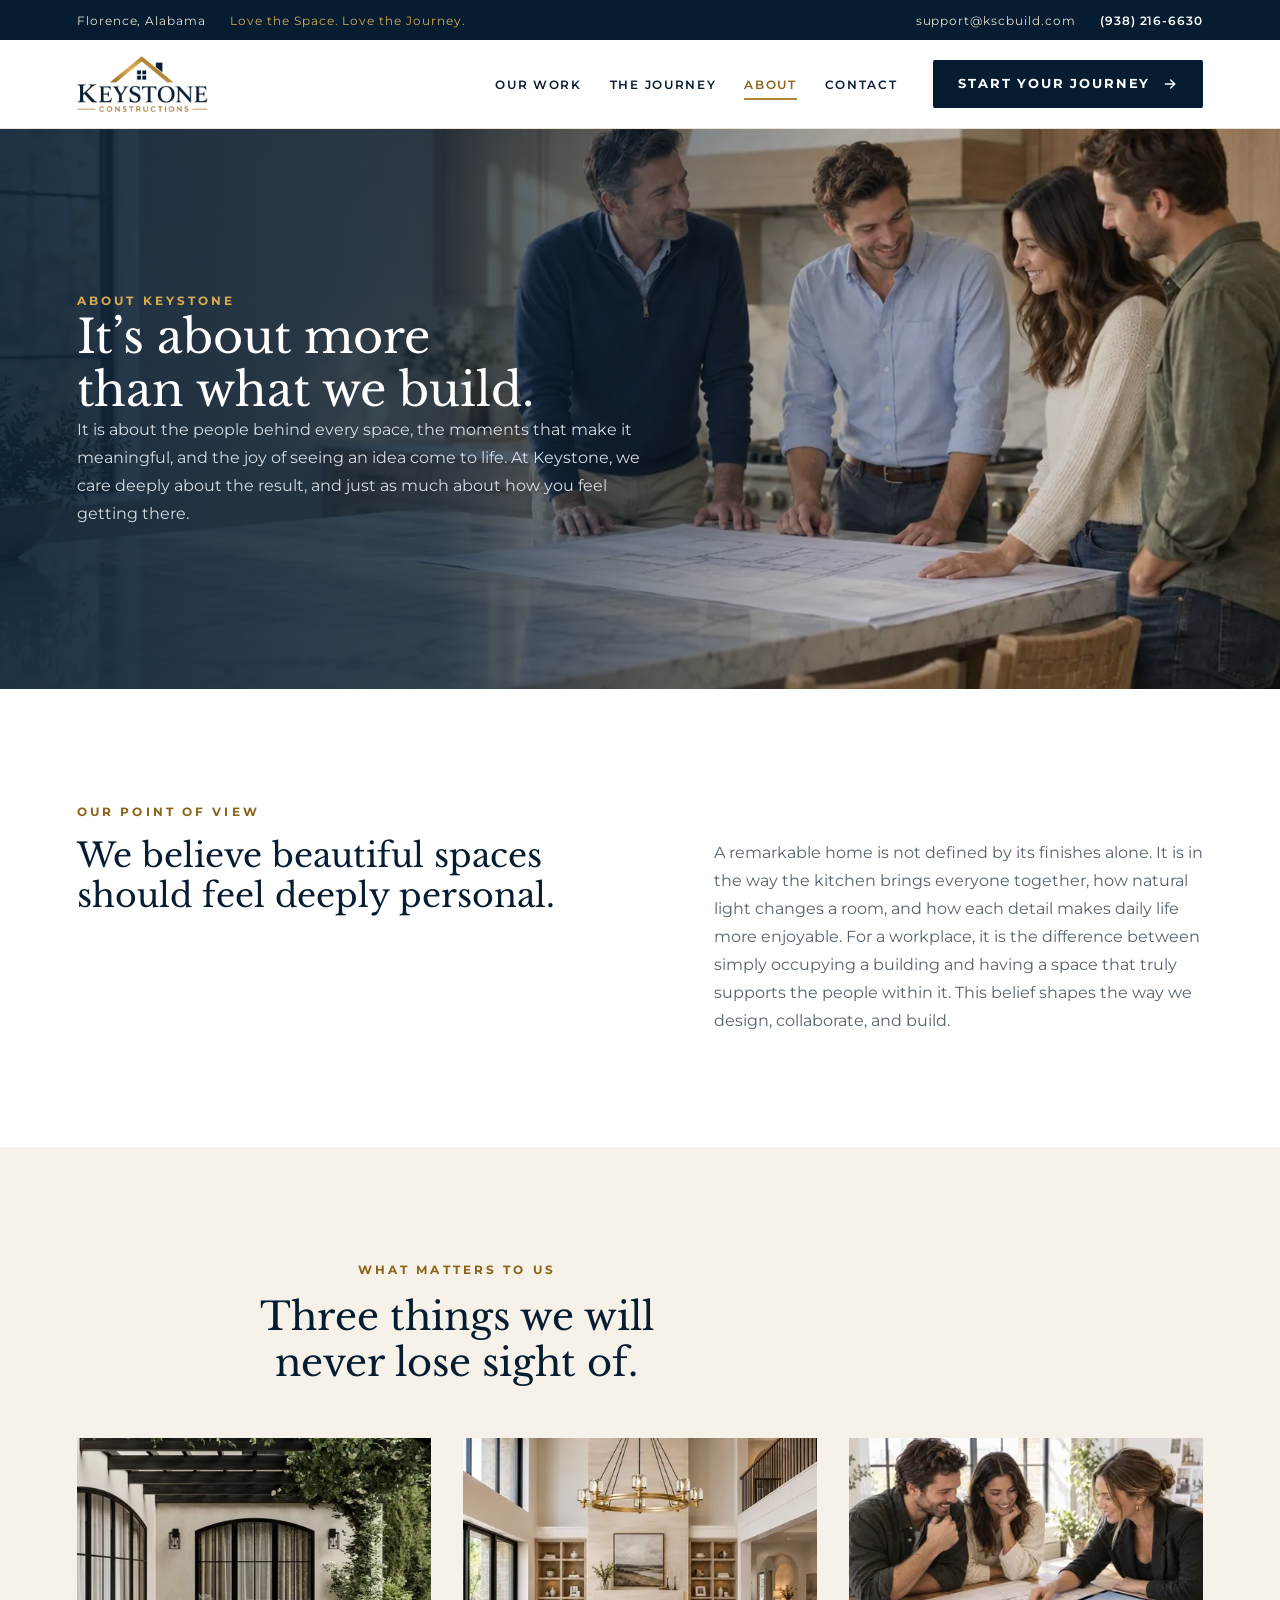
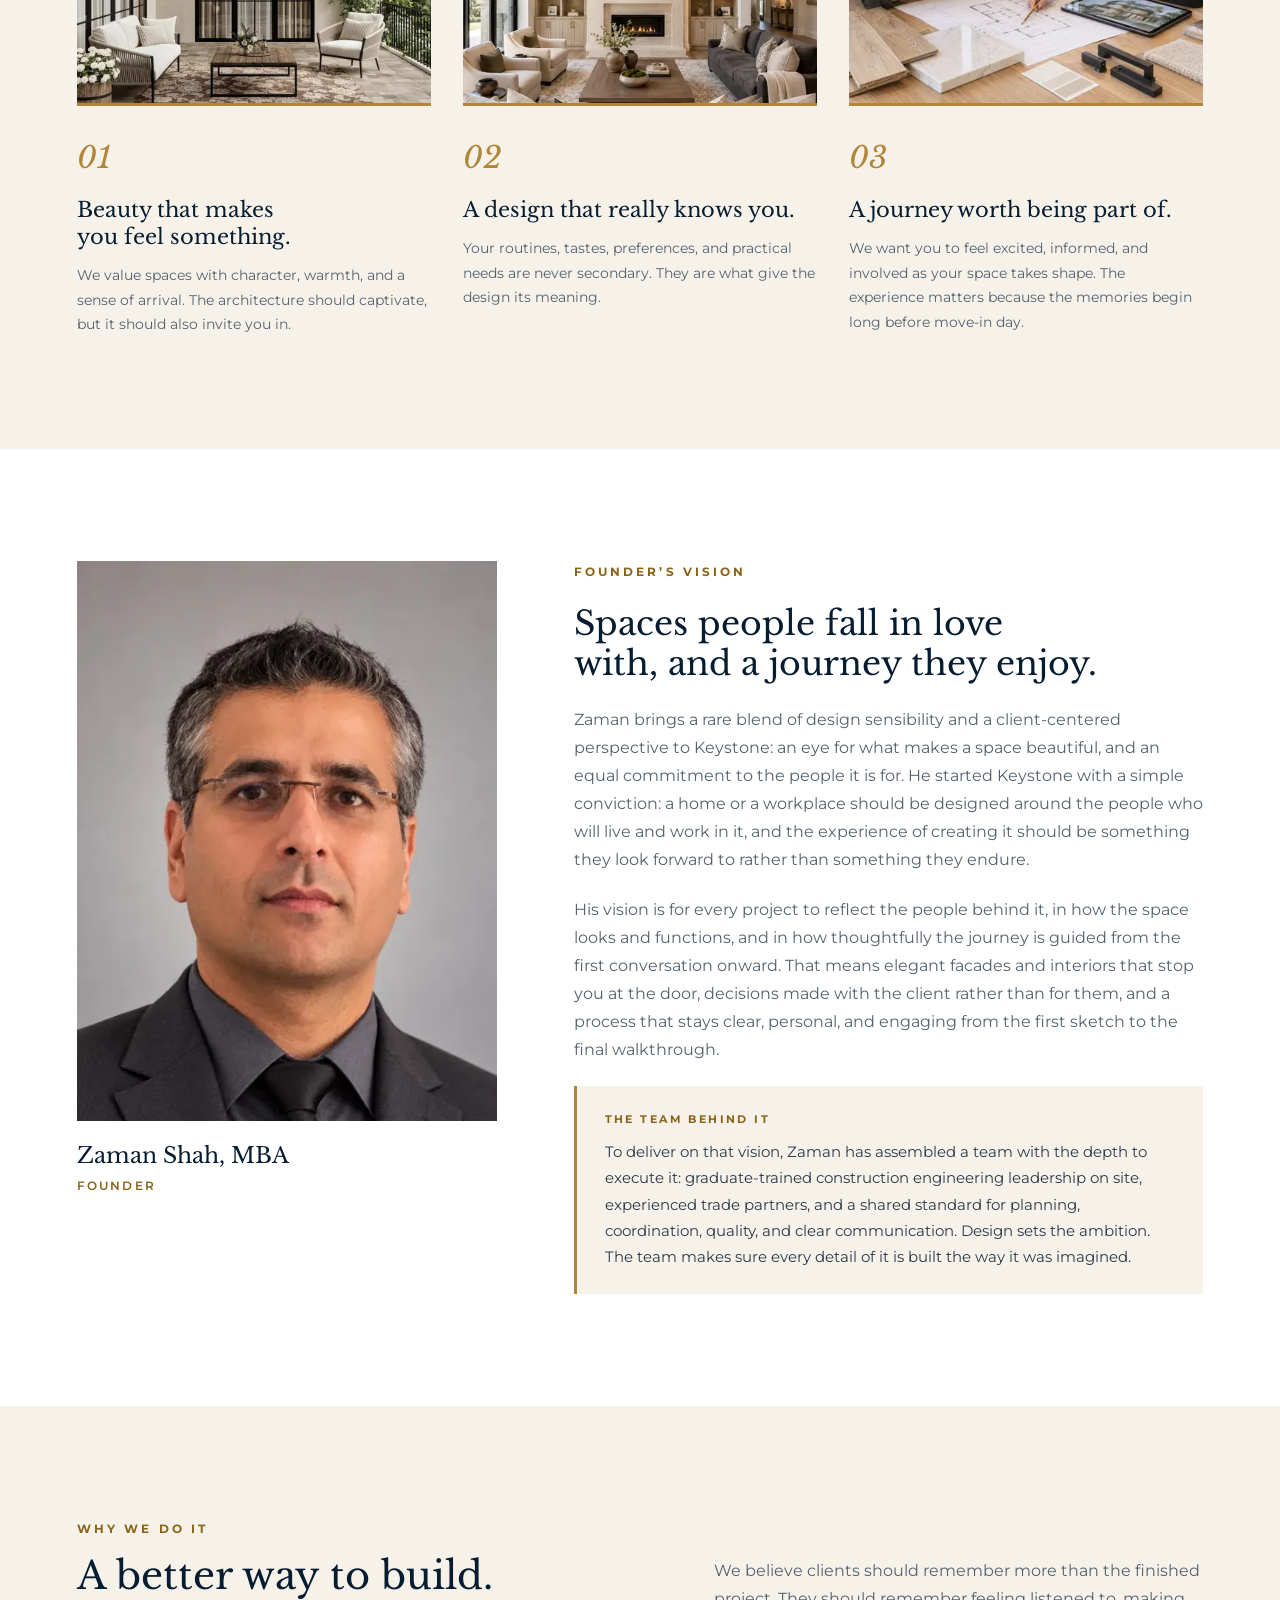
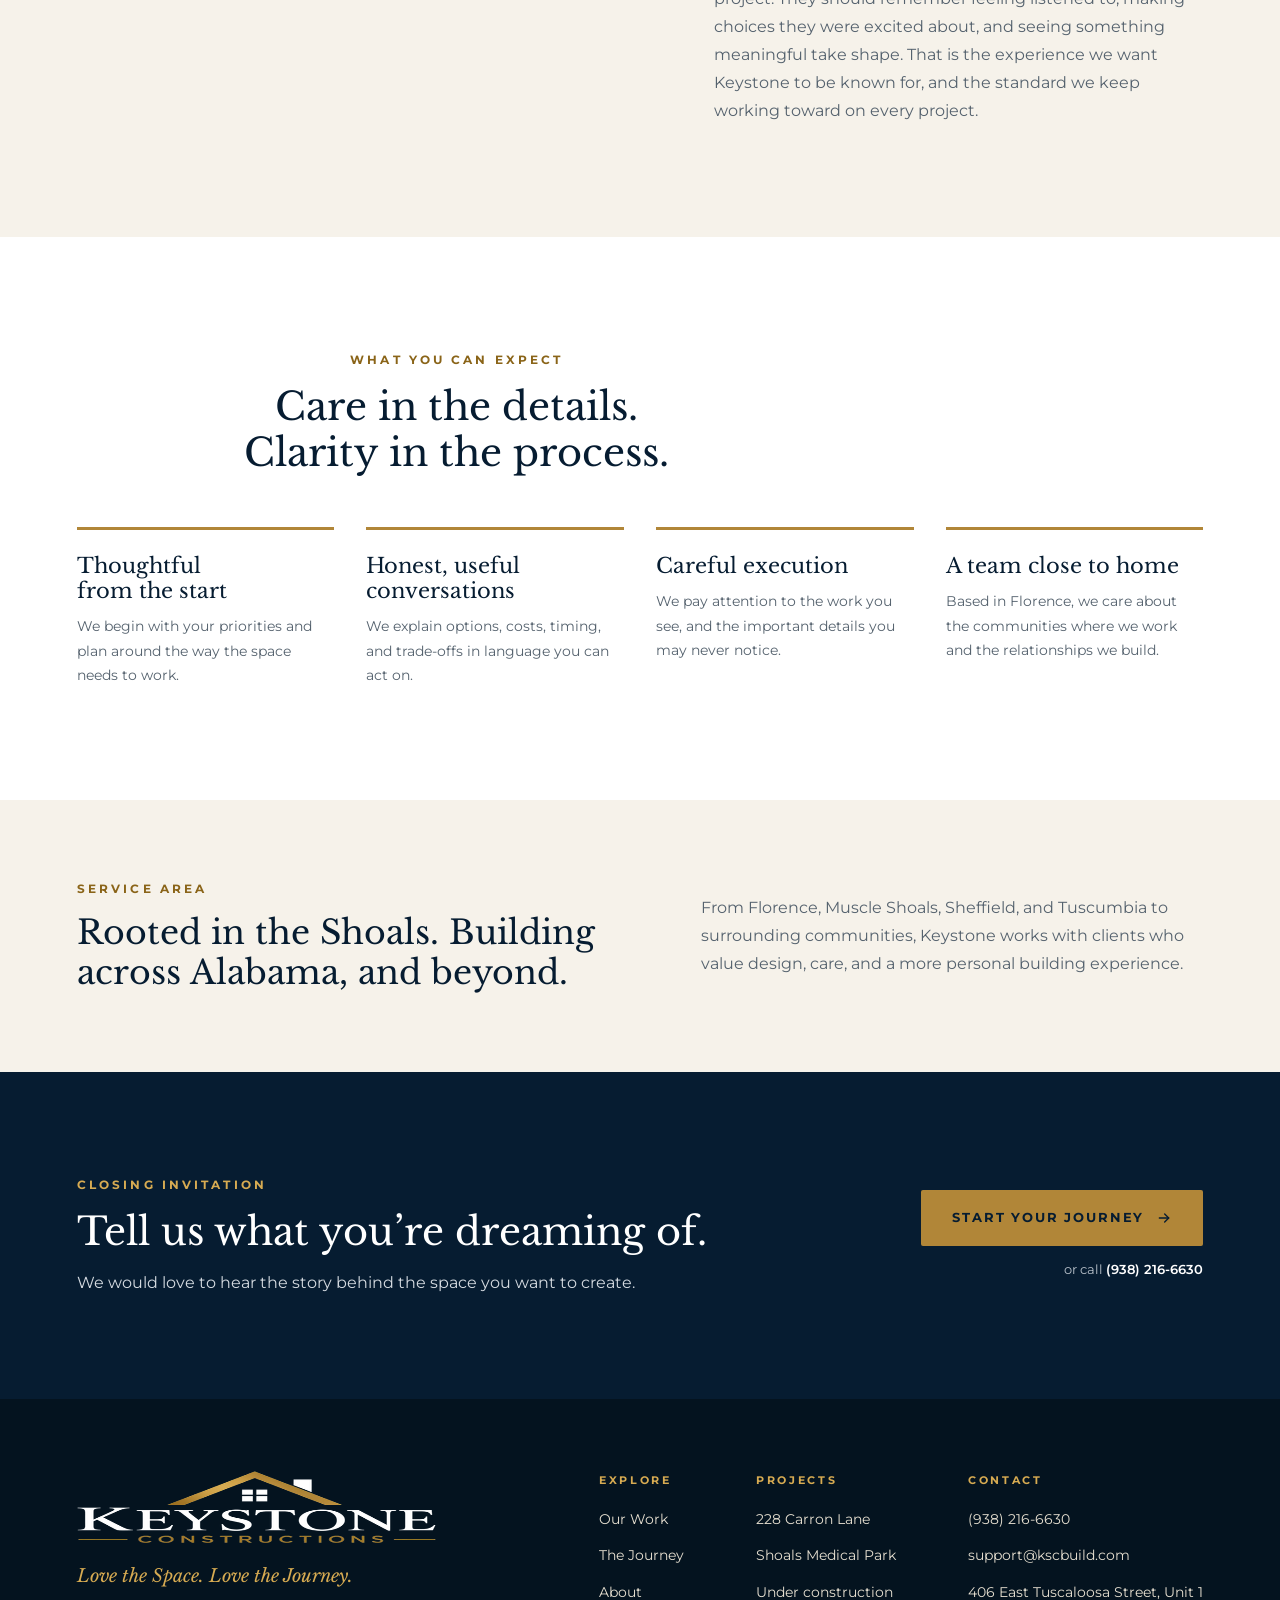
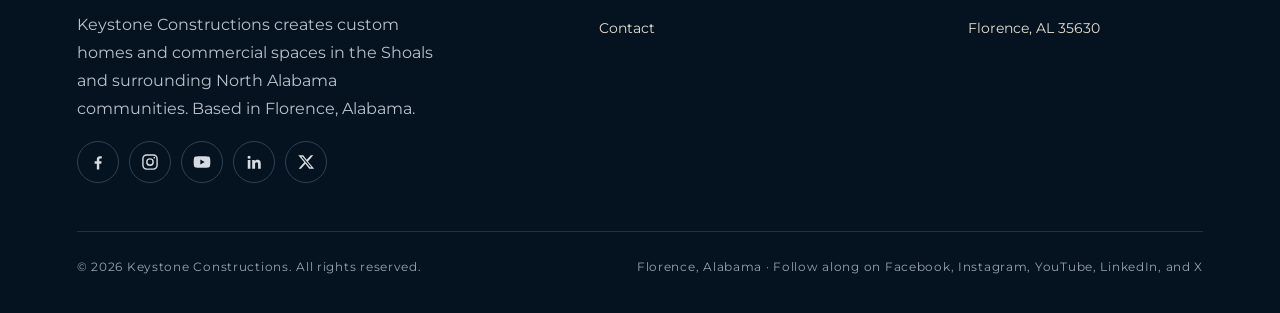
==== about/index.html @ 3cc26b53 "Keystone Constructions website: production build" ====
<!doctype html>
<html lang="en">
<head>
<meta charset="utf-8">
<meta name="viewport" content="width=device-width, initial-scale=1">
<title>About Keystone Constructions | Design-Led Builders in Alabama</title>
<meta name="description" content="Meet the people and philosophy behind Keystone: thoughtful architecture, truly personal design, and a building experience centered around you.">
<meta name="robots" content="index, follow, max-image-preview:large">
<link rel="canonical" href="https://kscbuild.com/about/">
<meta name="theme-color" content="#061C31">
<meta name="author" content="Keystone Constructions">
<meta name="geo.region" content="US-AL"><meta name="geo.placename" content="Florence, Alabama">
<meta property="og:type" content="website"><meta property="og:site_name" content="Keystone Constructions"><meta property="og:locale" content="en_US">
<meta property="og:title" content="About Keystone Constructions | Design-Led Builders in Alabama"><meta property="og:description" content="Meet the people and philosophy behind Keystone: thoughtful architecture, truly personal design, and a building experience centered around you."><meta property="og:url" content="https://kscbuild.com/about/">
<meta property="og:image" content="https://kscbuild.com/assets/img/og-keystone.jpg"><meta property="og:image:width" content="1200"><meta property="og:image:height" content="630"><meta property="og:image:alt" content="Keystone Constructions: Love the Space. Love the Journey.">
<meta name="twitter:card" content="summary_large_image"><meta name="twitter:title" content="About Keystone Constructions | Design-Led Builders in Alabama"><meta name="twitter:description" content="Meet the people and philosophy behind Keystone: thoughtful architecture, truly personal design, and a building experience centered around you."><meta name="twitter:image" content="https://kscbuild.com/assets/img/og-keystone.jpg"><meta name="twitter:site" content="@kscbuild">
<link rel="icon" href="../assets/icons/favicon.ico" sizes="any"><link rel="icon" type="image/png" sizes="32x32" href="../assets/icons/icon-32.png"><link rel="icon" type="image/png" sizes="192x192" href="../assets/icons/icon-192.png"><link rel="apple-touch-icon" href="../assets/icons/icon-180.png">
<link rel="manifest" href="../site.webmanifest">
<link rel="preconnect" href="https://fonts.googleapis.com"><link rel="preconnect" href="https://fonts.gstatic.com" crossorigin>
<link rel="preload" as="image" href="../assets/img/logo-360.png">
<link rel="stylesheet" href="../assets/css/styles.css">
<link rel="stylesheet" href="https://fonts.googleapis.com/css2?family=Libre+Baskerville:ital,wght@0,400;0,700;1,400&family=Montserrat:wght@400;500;600;700&display=swap">
<script type="application/ld+json">[{"@context":"https://schema.org","@type":["HomeAndConstructionBusiness","GeneralContractor"],"@id":"https://kscbuild.com/#business","name":"Keystone Constructions","alternateName":"KSC","url":"https://kscbuild.com/","logo":"https://kscbuild.com/assets/img/logo-720.png","image":"https://kscbuild.com/assets/img/og-keystone.jpg","slogan":"Love the Space. Love the Journey.","description":"Design-led custom homes and commercial spaces in the Shoals and North Alabama. Beautifully designed, uniquely yours, and a joy to create.","telephone":"+19382166630","email":"support@kscbuild.com","address":{"@type":"PostalAddress","streetAddress":"406 East Tuscaloosa Street, Unit 1","addressLocality":"Florence","addressRegion":"AL","postalCode":"35630","addressCountry":"US"},"areaServed":[{"@type":"City","name":"Florence, Alabama"},{"@type":"City","name":"Muscle Shoals, Alabama"},{"@type":"City","name":"Sheffield, Alabama"},{"@type":"City","name":"Tuscumbia, Alabama"},{"@type":"AdministrativeArea","name":"The Shoals, Alabama"},{"@type":"AdministrativeArea","name":"North Alabama"}],"founder":{"@type":"Person","name":"Zaman Shah","jobTitle":"Founder","image":"https://kscbuild.com/assets/img/zaman-shah-780.jpg"},"knowsAbout":["Custom home building","Residential construction","Renovations and additions","Residential development","Commercial construction","Medical office buildings","Design-build"],"makesOffer":[{"@type":"Offer","itemOffered":{"@type":"Service","name":"Custom homes","areaServed":"North Alabama"}},{"@type":"Offer","itemOffered":{"@type":"Service","name":"Renovations & additions","areaServed":"North Alabama"}},{"@type":"Offer","itemOffered":{"@type":"Service","name":"Residential communities","areaServed":"North Alabama"}},{"@type":"Offer","itemOffered":{"@type":"Service","name":"Commercial spaces","areaServed":"North Alabama"}}],"sameAs":["https://www.facebook.com/share/1MYCGWRBaP/?mibextid=wwXIfr","https://www.instagram.com/kscbuild","https://www.youtube.com/@KSCbuild","https://www.linkedin.com/company/keystone-constructions-alabama/","https://x.com/kscbuild"],"priceRange":"$$$"},{"@context":"https://schema.org","@type":"WebSite","@id":"https://kscbuild.com/#website","url":"https://kscbuild.com/","name":"Keystone Constructions","publisher":{"@id":"https://kscbuild.com/#business"},"inLanguage":"en-US"},{"@context":"https://schema.org","@type":"WebPage","@id":"https://kscbuild.com/about/#webpage","url":"https://kscbuild.com/about/","name":"About Keystone Constructions | Design-Led Builders in Alabama","description":"Meet the people and philosophy behind Keystone: thoughtful architecture, truly personal design, and a building experience centered around you.","isPartOf":{"@id":"https://kscbuild.com/#website"},"about":{"@id":"https://kscbuild.com/#business"},"inLanguage":"en-US"},{"@context":"https://schema.org","@type":"BreadcrumbList","itemListElement":[{"@type":"ListItem","position":1,"name":"Home","item":"https://kscbuild.com/"},{"@type":"ListItem","position":2,"name":"About Keystone Constructions","item":"https://kscbuild.com/about/"}]},{"@context":"https://schema.org","@type":"AboutPage","url":"https://kscbuild.com/about/","mainEntity":{"@id":"https://kscbuild.com/#business"}}]</script>
</head>
<body>
<a class="skip" href="#main">Skip to content</a>
<div class="topbar"><div class="wrap"><div class="l"><span>Florence, Alabama</span><span class="tag">Love the Space. Love the Journey.</span></div><div class="r"><a class="mail" href="mailto:support@kscbuild.com">support@kscbuild.com</a><a class="tel" href="tel:+19382166630">(938) 216-6630</a></div></div></div>
<header class="site-header"><div class="wrap">
<a class="brand" href="../" aria-label="Keystone Constructions home"><img src="../assets/img/logo-360.png" srcset="../assets/img/logo-360.png 1x, ../assets/img/logo-720.png 2x" width="1162" height="496" alt="Keystone Constructions"></a>
<button class="menu-btn" type="button" aria-expanded="false" aria-controls="site-nav" aria-label="Open menu"><svg viewBox="0 0 24 24" fill="none" stroke="currentColor" stroke-width="2" stroke-linecap="round" aria-hidden="true"><path d="M4 7h16M4 12h16M4 17h16"/></svg></button>
<nav class="nav" id="site-nav" aria-label="Primary"><ul><li><a class="navlink" href="../our-work/">Our Work</a></li><li><a class="navlink" href="../the-journey/">The Journey</a></li><li><a class="navlink" href="../about/" aria-current=page>About</a></li><li><a class="navlink" href="../contact/">Contact</a></li></ul><a class="btn btn-navy btn-sm" href="../contact/#inquiry">Start your journey<svg viewBox="0 0 24 24" fill="none" stroke="currentColor" stroke-width="2" stroke-linecap="round" stroke-linejoin="round" aria-hidden="true"><path d="M5 12h14"/><path d="M13 6l6 6-6 6"/></svg></a></nav>
</div></header>
<main id="main">
<section class="hero "><div class="media" aria-hidden="true"><picture><source type="image/webp" srcset="../assets/img/team-plan-review-480.webp 480w, ../assets/img/team-plan-review-800.webp 800w, ../assets/img/team-plan-review-1200.webp 1200w, ../assets/img/team-plan-review-1600.webp 1600w" sizes="100vw"><img src="../assets/img/team-plan-review-1600.jpg" srcset="../assets/img/team-plan-review-480.jpg 480w, ../assets/img/team-plan-review-800.jpg 800w, ../assets/img/team-plan-review-1200.jpg 1200w, ../assets/img/team-plan-review-1600.jpg 1600w" sizes="100vw" width="1600" height="895" alt="" fetchpriority="high"></picture></div><div class="wrap"><div class="inner">
<p class="eyebrow on-dark reveal d1">About Keystone</p>
<h1 class="h-l reveal d2">It’s about more than what we build.</h1>
<p class="lede reveal d3">It is about the people behind every space, the moments that make it meaningful, and the joy of seeing an idea come to life. At Keystone, we care deeply about the result, and just as much about how you feel getting there.</p>
</div></div></section>
<section class="section"><div class="wrap stack"><div class="two-col"><div class="head"><p class="eyebrow">Our point of view</p><h2 class="h2 sm">We believe beautiful spaces should feel deeply personal.</h2></div><div class="copy"><p class=body>A remarkable home is not defined by its finishes alone. It is in the way the kitchen brings everyone together, how natural light changes a room, and how each detail makes daily life more enjoyable. For a workplace, it is the difference between simply occupying a building and having a space that truly supports the people within it. This belief shapes the way we design, collaborate, and build.</p></div></div></div></section>
<section class="section linen"><div class="wrap stack"><div class="head center"><p class="eyebrow">What matters to us</p><h2 class="h2">Three things we will never lose sight of.</h2></div><div class="grid grid-3"><article class="pillar"><figure class="tile ratio-4x3 zoom"><picture><source type="image/webp" srcset="../assets/img/covered-patio-480.webp 480w, ../assets/img/covered-patio-800.webp 800w, ../assets/img/covered-patio-1200.webp 1200w" sizes="(max-width: 820px) 100vw, 33vw"><img src="../assets/img/covered-patio-1200.jpg" srcset="../assets/img/covered-patio-480.jpg 480w, ../assets/img/covered-patio-800.jpg 800w, ../assets/img/covered-patio-1200.jpg 1200w" sizes="(max-width: 820px) 100vw, 33vw" width="1200" height="900" alt="Covered patio with arched steel doors, a vine-draped pergola and outdoor seating" loading="lazy" decoding="async"></picture></figure><div class="card"><span class="num">01</span><h3 class="h3">Beauty that makes you feel something.</h3><p class="body sm">We value spaces with character, warmth, and a sense of arrival. The architecture should captivate, but it should also invite you in.</p></div></article><article class="pillar"><figure class="tile ratio-4x3 zoom"><picture><source type="image/webp" srcset="../assets/img/great-room-480.webp 480w, ../assets/img/great-room-800.webp 800w, ../assets/img/great-room-1200.webp 1200w" sizes="(max-width: 820px) 100vw, 33vw"><img src="../assets/img/great-room-1200.jpg" srcset="../assets/img/great-room-480.jpg 480w, ../assets/img/great-room-800.jpg 800w, ../assets/img/great-room-1200.jpg 1200w" sizes="(max-width: 820px) 100vw, 33vw" width="1200" height="900" alt="Two-story great room with a travertine fireplace and brass chandelier" loading="lazy" decoding="async"></picture></figure><div class="card"><span class="num">02</span><h3 class="h3">A design that really knows you.</h3><p class="body sm">Your routines, tastes, preferences, and practical needs are never secondary. They are what give the design its meaning.</p></div></article><article class="pillar"><figure class="tile ratio-4x3 zoom"><picture><source type="image/webp" srcset="../assets/img/journey-2-discover-480.webp 480w, ../assets/img/journey-2-discover-800.webp 800w, ../assets/img/journey-2-discover-1200.webp 1200w, ../assets/img/journey-2-discover-1600.webp 1600w, ../assets/img/journey-2-discover-1800.webp 1800w" sizes="(max-width: 820px) 100vw, 33vw"><img src="../assets/img/journey-2-discover-1800.jpg" srcset="../assets/img/journey-2-discover-480.jpg 480w, ../assets/img/journey-2-discover-800.jpg 800w, ../assets/img/journey-2-discover-1200.jpg 1200w, ../assets/img/journey-2-discover-1600.jpg 1600w, ../assets/img/journey-2-discover-1800.jpg 1800w" sizes="(max-width: 820px) 100vw, 33vw" width="1800" height="1200" alt="Clients reviewing plans with their designer" loading="lazy" decoding="async"></picture></figure><div class="card"><span class="num">03</span><h3 class="h3">A journey worth being part of.</h3><p class="body sm">We want you to feel excited, informed, and involved as your space takes shape. The experience matters because the memories begin long before move-in day.</p></div></article></div></div></section>
<section class="section"><div class="wrap stack"><div class="founder"><div class="who"><figure class="tile ratio-3x4"><picture><source type="image/webp" srcset="../assets/img/zaman-shah-480.webp 480w, ../assets/img/zaman-shah-780.webp 780w" sizes="(max-width: 900px) 100vw, 420px"><img src="../assets/img/zaman-shah-780.jpg" srcset="../assets/img/zaman-shah-480.jpg 480w, ../assets/img/zaman-shah-780.jpg 780w" sizes="(max-width: 900px) 100vw, 420px" width="780" height="1040" alt="Zaman Shah, founder of Keystone Constructions" loading="lazy" decoding="async"></picture></figure><div><p class="name">Zaman Shah, MBA</p><p class="role">Founder</p></div></div>
<div class="vision"><p class="eyebrow">Founder’s vision</p><h2 class="h2 sm">Spaces people fall in love with, and a journey they enjoy.</h2>
<p class="body">Zaman brings a rare blend of design sensibility and a client-centered perspective to Keystone: an eye for what makes a space beautiful, and an equal commitment to the people it is for. He started Keystone with a simple conviction: a home or a workplace should be designed around the people who will live and work in it, and the experience of creating it should be something they look forward to rather than something they endure.</p>
<p class="body">His vision is for every project to reflect the people behind it, in how the space looks and functions, and in how thoughtfully the journey is guided from the first conversation onward. That means elegant facades and interiors that stop you at the door, decisions made with the client rather than for them, and a process that stays clear, personal, and engaging from the first sketch to the final walkthrough.</p>
<div class="callout"><span class="k">The team behind it</span><p class="body sm" style="color:#2B3A48">To deliver on that vision, Zaman has assembled a team with the depth to execute it: graduate-trained construction engineering leadership on site, experienced trade partners, and a shared standard for planning, coordination, quality, and clear communication. Design sets the ambition. The team makes sure every detail of it is built the way it was imagined.</p></div></div></div></div></section>
<section class="section linen"><div class="wrap stack"><div class="two-col"><div class="head"><p class="eyebrow">Why we do it</p><h2 class="h2">A better way to build.</h2></div><div class="copy"><p class=body>We believe clients should remember more than the finished project. They should remember feeling listened to, making choices they were excited about, and seeing something meaningful take shape. That is the experience we want Keystone to be known for, and the standard we keep working toward on every project.</p></div></div></div></section>
<section class="section"><div class="wrap stack"><div class="head center"><p class="eyebrow">What you can expect</p><h2 class="h2">Care in the details. Clarity in the process.</h2></div><div class="grid grid-4"><div class="card"><h3>Thoughtful from the start</h3><p class="body">We begin with your priorities and plan around the way the space needs to work.</p></div><div class="card"><h3>Honest, useful conversations</h3><p class="body">We explain options, costs, timing, and trade-offs in language you can act on.</p></div><div class="card"><h3>Careful execution</h3><p class="body">We pay attention to the work you see, and the important details you may never notice.</p></div><div class="card"><h3>A team close to home</h3><p class="body">Based in Florence, we care about the communities where we work and the relationships we build.</p></div></div></div></section>
<section class="section tight linen"><div class="wrap stack"><div class="service-strip"><div class="head"><p class="eyebrow">Service area</p><h2 class="h2 sm">Rooted in the Shoals. Building across Alabama, and beyond.</h2></div><p class="body">From Florence, Muscle Shoals, Sheffield, and Tuscumbia to surrounding communities, Keystone works with clients who value design, care, and a more personal building experience.</p></div></div></section>
<section class="cta-band"><div class="wrap"><div class="copy"><p class="eyebrow on-dark">Closing invitation</p><h2 class="h2">Tell us what you’re dreaming of.</h2><p class="body on-dark">We would love to hear the story behind the space you want to create.</p></div><div class="act"><a class="btn btn-gold" href="../contact/#inquiry">Start your journey<svg viewBox="0 0 24 24" fill="none" stroke="currentColor" stroke-width="2" stroke-linecap="round" stroke-linejoin="round" aria-hidden="true"><path d="M5 12h14"/><path d="M13 6l6 6-6 6"/></svg></a><span class="or">or call <a href="tel:+19382166630">(938) 216-6630</a></span></div></div></section>
</main>
<footer class="site-footer"><div class="wrap">
<div class="top">
<div class="brandcol"><img src="../assets/img/logo-reversed-360.png" srcset="../assets/img/logo-reversed-360.png 1x, ../assets/img/logo-reversed-720.png 2x" width="1162" height="496" alt="Keystone Constructions" loading="lazy"><p class="tagline">Love the Space. Love the Journey.</p><p>Keystone Constructions creates custom homes and commercial spaces in the Shoals and surrounding North Alabama communities. Based in Florence, Alabama.</p><div class="social"><a href="https://www.facebook.com/share/1MYCGWRBaP/?mibextid=wwXIfr" aria-label="Keystone Constructions on Facebook" rel="noopener" target="_blank"><svg viewBox="0 0 24 24" fill=currentColor aria-hidden="true"><path d="M13.5 21v-7h2.4l.4-3h-2.8V9.2c0-.9.3-1.5 1.5-1.5h1.5V5.1c-.3 0-1.2-.1-2.2-.1-2.2 0-3.7 1.3-3.7 3.8V11H8v3h2.6v7z"/></svg></a><a href="https://www.instagram.com/kscbuild" aria-label="Keystone Constructions on Instagram" rel="noopener" target="_blank"><svg viewBox="0 0 24 24" fill=none stroke=currentColor stroke-width=1.7 stroke-linecap=round stroke-linejoin=round aria-hidden="true"><rect x="3.5" y="3.5" width="17" height="17" rx="4.5"/><circle cx="12" cy="12" r="3.8"/><circle cx="17.2" cy="6.8" r="1" fill="currentColor" stroke="none"/></svg></a><a href="https://www.youtube.com/@KSCbuild" aria-label="Keystone Constructions on YouTube" rel="noopener" target="_blank"><svg viewBox="0 0 24 24" fill=currentColor aria-hidden="true"><path d="M21.6 7.2a2.5 2.5 0 0 0-1.8-1.8C18.2 5 12 5 12 5s-6.2 0-7.8.4A2.5 2.5 0 0 0 2.4 7.2 26 26 0 0 0 2 12a26 26 0 0 0 .4 4.8 2.5 2.5 0 0 0 1.8 1.8C5.8 19 12 19 12 19s6.2 0 7.8-.4a2.5 2.5 0 0 0 1.8-1.8A26 26 0 0 0 22 12a26 26 0 0 0-.4-4.8zM10 15V9l5.2 3z"/></svg></a><a href="https://www.linkedin.com/company/keystone-constructions-alabama/" aria-label="Keystone Constructions on LinkedIn" rel="noopener" target="_blank"><svg viewBox="0 0 24 24" fill=currentColor aria-hidden="true"><path d="M4.5 9.5h3.2V20H4.5zM6.1 4.5a1.85 1.85 0 1 1 0 3.7 1.85 1.85 0 0 1 0-3.7zM9.8 9.5h3v1.4c.5-.9 1.6-1.7 3.3-1.7 3.4 0 4 2.2 4 5.1V20h-3.2v-5c0-1.2 0-2.7-1.7-2.7s-1.9 1.3-1.9 2.6V20H9.8z"/></svg></a><a href="https://x.com/kscbuild" aria-label="Keystone Constructions on X" rel="noopener" target="_blank"><svg viewBox="0 0 24 24" fill=currentColor aria-hidden="true"><path d="M17.8 4h2.9l-6.4 7.3L21.8 20h-5.9l-4.6-5.9L6 20H3.1l6.8-7.8L2.7 4h6l4.1 5.4zm-1 14.3h1.6L8 5.6H6.3z"/></svg></a></div></div>
<div class="cols">
<div class="col"><span class="k">Explore</span><ul><li><a href="../our-work/">Our Work</a></li><li><a href="../the-journey/">The Journey</a></li><li><a href="../about/">About</a></li><li><a href="../contact/">Contact</a></li></ul></div>
<div class="col"><span class="k">Projects</span><ul><li><a href="../our-work/#carron-lane">228 Carron Lane</a></li><li><a href="../our-work/#shoals-medical-park">Shoals Medical Park</a></li><li><a href="../our-work/#under-construction">Under construction</a></li></ul></div>
<div class="col"><span class="k">Contact</span><ul><li><a href="tel:+19382166630">(938) 216-6630</a></li><li><a href="mailto:support@kscbuild.com">support@kscbuild.com</a></li><li><span>406 East Tuscaloosa Street, Unit 1</span></li><li><span>Florence, AL 35630</span></li></ul></div>
</div></div>
<div class="bottom"><span>© <span data-year>2026</span> Keystone Constructions. All rights reserved.</span><span>Florence, Alabama · Follow along on Facebook, Instagram, YouTube, LinkedIn, and X</span></div>
</div></footer>
<script src="../assets/js/main.js" defer></script>
</body>
</html>
---- assets/css/styles.css ----
/* Keystone Constructions — site styles
   Palette: navy #061C31, gold #B18638 / #D7AB52 / #8A6418, linen #F6F2EA, stone #E4DDD0 */
:root{
  --navy:#061C31;--navy-2:#04131F;--gold:#B18638;--gold-l:#D7AB52;--gold-t:#8A6418;
  --linen:#F6F2EA;--stone:#E4DDD0;--line:#2C4257;--rule:#E9E3D8;--rule-2:#D9CFBB;
  --ink:#2B3A48;--muted:#55626E;--muted-l:#B9C2CB;--paper:#fff;
  --serif:'Libre Baskerville',Georgia,'Times New Roman',serif;
  --sans:'Montserrat',system-ui,-apple-system,'Segoe UI',Roboto,sans-serif;
  --gutter:clamp(20px,6vw,120px);--section:clamp(64px,9vw,112px);
  --maxw:1440px;
}
*,*::before,*::after{box-sizing:border-box}
html{-webkit-text-size-adjust:100%;scroll-behavior:smooth}
@media (prefers-reduced-motion:reduce){html{scroll-behavior:auto}}
body{margin:0;font-family:var(--sans);font-size:16px;line-height:1.75;color:var(--ink);background:var(--paper);-webkit-font-smoothing:antialiased}
img,video,svg{display:block;max-width:100%}
img{height:auto}
a{color:var(--navy);text-decoration:none}
a:hover{color:var(--gold-t)}
:focus-visible{outline:3px solid var(--gold);outline-offset:3px}
h1,h2,h3,h4{font-family:var(--serif);font-weight:400;color:var(--navy);margin:0;line-height:1.2;text-wrap:balance}
p{margin:0}
.skip{position:absolute;left:-999px;top:8px;background:var(--gold);color:var(--navy);padding:10px 16px;z-index:1000;font-weight:700}
.skip:focus{left:8px}
.visually-hidden{position:absolute!important;width:1px;height:1px;overflow:hidden;clip:rect(0 0 0 0);white-space:nowrap}
.wrap{width:100%;max-width:var(--maxw);margin:0 auto;padding-left:var(--gutter);padding-right:var(--gutter)}

/* Type */
.eyebrow{font-size:12px;font-weight:700;letter-spacing:.26em;text-transform:uppercase;color:var(--gold-t)}
.eyebrow.on-dark{color:var(--gold-l)}
.h-xl{font-size:clamp(38px,5.2vw,62px);line-height:1.1;color:#fff}
.h-l{font-size:clamp(32px,3.6vw,50px);line-height:1.14;color:#fff}
.h2{font-size:clamp(28px,3vw,40px)}
.h2.sm{font-size:clamp(26px,2.6vw,36px)}
.h3{font-size:clamp(21px,1.8vw,25px);line-height:1.3}
.lede{font-size:clamp(16px,1.2vw,18px);color:#D5DBE1;max-width:36em}
.body{color:var(--muted)}
.body.sm{font-size:15px}
.on-dark .body,.body.on-dark{color:#D5DBE1}
.num{font-family:var(--serif);font-style:italic;font-size:30px;color:var(--gold)}
.feel{font-family:var(--serif);font-style:italic;color:var(--gold-t);line-height:1.5}

/* Buttons & links */
.btn{display:inline-flex;align-items:center;justify-content:center;gap:12px;min-height:56px;padding:0 30px;font-size:13px;font-weight:700;letter-spacing:.14em;text-transform:uppercase;border-radius:2px;border:1px solid transparent;cursor:pointer;font-family:var(--sans);line-height:1.2;text-align:center;transition:background .2s,color .2s,border-color .2s}
.btn svg{width:16px;height:16px;flex:none}
.btn-gold{background:var(--gold);color:var(--navy)}
.btn-gold:hover{background:var(--gold-l);color:var(--navy)}
.btn-navy{background:var(--navy);color:#fff}
.btn-navy:hover{background:#0d2a45;color:#fff}
.btn-outline{border-color:var(--navy);color:var(--navy);background:transparent}
.btn-outline:hover{background:var(--navy);color:#fff}
.btn-ghost{border-color:#8C99A6;color:#fff;background:transparent}
.btn-ghost:hover{border-color:#fff;color:#fff}
.btn-sm{min-height:48px;padding:0 24px}
.link{display:inline-flex;align-items:center;gap:10px;min-height:44px;font-size:12px;font-weight:700;letter-spacing:.16em;text-transform:uppercase;color:var(--navy)}
.link.on-dark{color:var(--gold-l)}
.link svg{width:14px;height:14px}
.link:hover{color:var(--gold-t)}

/* Header */
.topbar{background:var(--navy);color:#E6DFD0;font-size:12px;letter-spacing:.08em}
.topbar .wrap{display:flex;justify-content:space-between;align-items:center;min-height:40px;gap:16px}
.topbar a{color:#E6DFD0}
.topbar .tag{color:var(--gold-l)}
.topbar .tel{color:#fff;font-weight:600}
.topbar .l,.topbar .r{display:flex;gap:24px;align-items:center}
.site-header{background:#fff;border-bottom:1px solid var(--rule);position:sticky;top:0;z-index:50}
.site-header .wrap{display:flex;align-items:center;justify-content:space-between;min-height:88px;gap:24px}
.brand img{height:56px;width:auto}
.nav{display:flex;align-items:center;gap:36px}
.nav ul{list-style:none;margin:0;padding:0;display:flex;gap:28px}
.nav a.navlink{font-size:12px;font-weight:600;letter-spacing:.14em;text-transform:uppercase;padding:6px 0;border-bottom:2px solid transparent}
.nav a.navlink[aria-current=page]{color:var(--gold-t);border-color:var(--gold)}
.menu-btn{display:none;background:none;border:1px solid var(--rule);border-radius:2px;width:48px;height:48px;align-items:center;justify-content:center;cursor:pointer;color:var(--navy)}
.menu-btn svg{width:24px;height:24px}
@media (max-width:900px){
  .topbar .l .tag,.topbar .r .mail{display:none}
  .site-header .wrap{min-height:72px}
  .brand img{height:46px}
  .menu-btn{display:inline-flex}
  .nav{position:absolute;left:0;right:0;top:100%;background:#fff;border-bottom:1px solid var(--rule);flex-direction:column;align-items:stretch;gap:0;padding:8px var(--gutter) 24px;display:none;box-shadow:0 20px 40px rgba(6,28,49,.12)}
  .nav.open{display:flex}
  .nav ul{flex-direction:column;gap:0}
  .nav a.navlink{display:block;padding:14px 0;border-bottom:1px solid var(--rule);font-size:13px}
  .nav .btn{margin-top:16px;width:100%}
}

/* Hero */
.hero{position:relative;background:var(--navy);color:#fff;overflow:hidden;isolation:isolate}
.hero .media,.hero .media img,.hero .media video{position:absolute;inset:0;width:100%;height:100%;object-fit:cover}
.hero .media::after{content:"";position:absolute;inset:0;background:linear-gradient(90deg,rgba(6,28,49,.9) 0%,rgba(6,28,49,.78) 34%,rgba(6,28,49,.18) 68%,rgba(6,28,49,.05) 100%)}
.hero .wrap{position:relative;z-index:1;display:flex;flex-direction:column;justify-content:center;gap:22px;min-height:var(--hero-h,560px);padding-top:56px;padding-bottom:56px;max-width:var(--maxw)}
.hero.home .wrap{--hero-h:min(800px,88vh);gap:24px}
.hero .inner{max-width:680px}
.hero .ctas{display:flex;flex-wrap:wrap;gap:14px;margin-top:8px}
.hero .badge{position:absolute;right:var(--gutter);bottom:40px;z-index:1;background:rgba(6,28,49,.82);padding:14px 20px;display:flex;flex-direction:column;gap:3px;backdrop-filter:blur(4px)}
.hero .badge .k{font-size:11px;font-weight:700;letter-spacing:.22em;text-transform:uppercase;color:var(--gold-l)}
.hero .badge .v{font-family:var(--serif);font-size:16px;color:#fff}
@media (max-width:700px){
  .hero h1 br{display:none}
  .hero .media::after{background:linear-gradient(180deg,rgba(6,28,49,.55) 0%,rgba(6,28,49,.82) 60%,rgba(6,28,49,.92) 100%)}
  .hero .wrap{justify-content:flex-end;padding-bottom:110px}
  .hero.home .wrap{--hero-h:min(720px,92vh)}
  .hero .badge{left:var(--gutter);right:var(--gutter);bottom:24px;padding:12px 16px}
  .hero .ctas .btn{flex:1 1 100%}
}
.reveal{opacity:0;transform:translateY(16px);animation:rise .9s cubic-bezier(.2,.7,.2,1) forwards}
.reveal.d1{animation-delay:.1s}.reveal.d2{animation-delay:.25s}.reveal.d3{animation-delay:.4s}.reveal.d4{animation-delay:.55s}
@keyframes rise{to{opacity:1;transform:none}}
@media (prefers-reduced-motion:reduce){.reveal{animation:none;opacity:1;transform:none}}

/* Sections */
.section{padding-top:var(--section);padding-bottom:var(--section)}
.section.tight{padding-top:calc(var(--section)*.7);padding-bottom:calc(var(--section)*.7)}
.linen{background:var(--linen)}
.navy{background:var(--navy);color:#fff}
.navy h2,.navy h3,.split h2,.split h3,.cta-band h2,.contact .side h2{color:#fff}
.stack{display:flex;flex-direction:column;gap:clamp(32px,4vw,56px)}
.center{text-align:center;align-items:center}
.center .h2{max-width:22em;margin:0 auto}
.head{display:flex;flex-direction:column;gap:14px;max-width:760px}
.head-row{display:flex;justify-content:space-between;align-items:flex-end;gap:40px;flex-wrap:wrap}
.two-col{display:grid;grid-template-columns:minmax(0,560px) minmax(0,1fr);gap:clamp(32px,6vw,96px);align-items:start}
.two-col .copy{display:flex;flex-direction:column;gap:18px;padding-top:clamp(0px,3vw,44px)}
@media (max-width:900px){.two-col{grid-template-columns:1fr}.two-col .copy{padding-top:0}}
.grid{display:grid;gap:32px}
.grid-2{grid-template-columns:repeat(2,minmax(0,1fr))}
.grid-3{grid-template-columns:repeat(3,minmax(0,1fr))}
.grid-4{grid-template-columns:repeat(4,minmax(0,1fr))}
.grid-5{grid-template-columns:repeat(5,minmax(0,1fr));gap:28px}
@media (max-width:1100px){.grid-4,.grid-5{grid-template-columns:repeat(2,minmax(0,1fr))}}
@media (max-width:820px){.grid-3{grid-template-columns:1fr}}
@media (max-width:640px){.grid-2,.grid-4,.grid-5{grid-template-columns:1fr}}
.card{padding-top:24px;border-top:3px solid var(--gold);display:flex;flex-direction:column;gap:10px}
.card h3{font-size:21px}
.card .body{font-size:14px}
.pillar{display:flex;flex-direction:column}
.pillar .card{padding-top:26px;gap:12px}

/* Figures / tiles */
.tile{position:relative;overflow:hidden;background:var(--stone);margin:0}
.tile img,.tile video{width:100%;height:100%;object-fit:cover}
.tile.ratio-16x9{aspect-ratio:16/9}.tile.ratio-3x2{aspect-ratio:3/2}.tile.ratio-4x3{aspect-ratio:4/3}.tile.ratio-1x1{aspect-ratio:1/1}.tile.ratio-3x4{aspect-ratio:3/4}
.tile img{transition:transform 1.1s cubic-bezier(.2,.7,.2,1)}
.tile.zoom:hover img{transform:scale(1.045)}
@media (prefers-reduced-motion:reduce){.tile img{transition:none}}
.tile figcaption{position:absolute;left:0;bottom:0;background:var(--navy);color:#fff;padding:14px 20px;display:flex;flex-direction:column;gap:2px;max-width:calc(100% - 24px)}
.tile figcaption .t{font-family:var(--serif);font-size:16px}
.tile figcaption .s{font-size:12px;letter-spacing:.06em;color:var(--gold-l)}
.tile.has-controls figcaption{bottom:auto;top:0}
.tile video.timelapse{background:#000}

/* Split (navy) */
.split{display:grid;grid-template-columns:1fr 1fr;background:var(--navy);color:#fff}
.split .text{padding:clamp(56px,7vw,120px) var(--gutter) clamp(56px,7vw,120px) var(--gutter);display:flex;flex-direction:column;gap:22px;justify-content:center}
.split .pic{position:relative;min-height:360px}
.split .pic img{position:absolute;inset:0;width:100%;height:100%;object-fit:cover}
.split.flip .pic{order:-1}
@media (max-width:900px){.split{grid-template-columns:1fr}.split .pic{min-height:0;aspect-ratio:4/3}.split .pic{order:-1}}
.split .meta{font-size:12px;font-weight:600;letter-spacing:.16em;text-transform:uppercase;color:var(--gold-l)}
.split .inline-cta{display:flex;gap:16px;align-items:center;flex-wrap:wrap;margin-top:8px}
.split .inline-cta .or{font-size:13px;color:var(--muted-l)}
.split .inline-cta .or a{color:#fff;font-weight:600}

/* Journey steps */
.steps{display:flex;flex-direction:column;border-bottom:1px solid var(--rule-2)}
.step{display:grid;grid-template-columns:1fr 1fr;gap:clamp(28px,5vw,64px);align-items:center;padding:clamp(36px,5vw,56px) 0;border-top:1px solid var(--rule-2)}
.step .text{display:flex;flex-direction:column;gap:16px}
.step h3{font-size:clamp(24px,2.3vw,30px);line-height:1.25}
.step .feelbox{padding:14px 18px;border-left:3px solid var(--gold);background:var(--linen);display:flex;gap:10px;align-items:baseline;flex-wrap:wrap}
.step .feelbox .k{font-family:var(--sans);font-style:normal;font-size:10px;font-weight:700;letter-spacing:.2em;text-transform:uppercase;color:var(--gold-t)}
.step:nth-child(even) .tile{order:-1}
@media (max-width:820px){.step{grid-template-columns:1fr}.step .tile{order:-1!important}}
.preview-step{display:flex;flex-direction:column;gap:10px;padding-top:22px;border-top:1px solid var(--navy)}
.preview-step h3{font-size:20px}

/* Testimonials */
.testimonials{background:var(--linen);border-top:1px solid var(--rule);border-bottom:1px solid var(--rule);text-align:center}
.testimonials .quote-mark{width:40px;height:30px;margin:0 auto;fill:var(--gold)}
.testimonials .track{position:relative;min-height:220px}
.testimonials blockquote{margin:0;position:absolute;inset:0;transition:opacity .8s ease;opacity:0;pointer-events:none;display:flex;flex-direction:column;align-items:center;gap:22px}
.testimonials blockquote.active{opacity:1;pointer-events:auto;position:relative}
.testimonials .q{font-family:var(--serif);font-style:italic;font-size:clamp(18px,1.8vw,25px);line-height:1.6;color:var(--navy);max-width:900px;margin:0 auto}
.testimonials .who{font-size:13px;font-weight:700;letter-spacing:.18em;text-transform:uppercase;color:var(--navy)}
.testimonials .where{font-size:13px;color:var(--muted)}
.testimonials .dots{display:flex;justify-content:center;gap:8px}
.testimonials .dots button{width:44px;height:44px;border:0;background:none;cursor:pointer;display:flex;align-items:center;justify-content:center;padding:0}
.testimonials .dots button span{width:10px;height:10px;border-radius:50%;background:#C9BFAE;display:block}
.testimonials .dots button[aria-selected=true] span{background:var(--gold)}

/* CTA band */
.cta-band{background:var(--navy);color:#fff}
.cta-band .wrap{display:flex;align-items:center;justify-content:space-between;gap:48px;padding-top:clamp(64px,8vw,104px);padding-bottom:clamp(64px,8vw,104px);flex-wrap:wrap}
.cta-band .copy{display:flex;flex-direction:column;gap:14px;max-width:720px}
.cta-band .act{display:flex;flex-direction:column;align-items:flex-end;gap:12px}
.cta-band .or{font-size:13px;color:var(--muted-l)}
.cta-band .or a{color:#fff;font-weight:600}
@media (max-width:700px){.cta-band .act{align-items:flex-start;width:100%}.cta-band .act .btn{width:100%}}

/* Founder */
.founder{display:grid;grid-template-columns:minmax(0,420px) minmax(0,1fr);gap:clamp(32px,6vw,80px);align-items:start}
.founder .who{display:flex;flex-direction:column;gap:16px}
.founder .name{font-family:var(--serif);font-size:22px;color:var(--navy)}
.founder .role{font-size:12px;font-weight:600;letter-spacing:.18em;text-transform:uppercase;color:var(--gold-t)}
.founder .vision{display:flex;flex-direction:column;gap:22px}
.callout{padding:24px 28px;border-left:3px solid var(--gold);background:var(--linen);display:flex;flex-direction:column;gap:10px}
.callout .k{font-size:11px;font-weight:700;letter-spacing:.22em;text-transform:uppercase;color:var(--gold-t)}
@media (max-width:900px){.founder{grid-template-columns:1fr}.founder .who{max-width:420px}}

/* Project feature rows */
.feature{display:grid;grid-template-columns:minmax(0,460px) minmax(0,1fr);gap:clamp(28px,5vw,64px);align-items:start}
.feature .text{display:flex;flex-direction:column;gap:14px;padding-top:8px}
.feature .text h3{font-size:clamp(26px,2.4vw,30px)}
.meta{font-size:12px;font-weight:600;letter-spacing:.18em;text-transform:uppercase;color:var(--gold-t)}
@media (max-width:900px){.feature{grid-template-columns:1fr}}

/* Contact */
.contact{background:var(--navy);color:#fff}
.contact .wrap{display:grid;grid-template-columns:minmax(0,440px) minmax(0,1fr);gap:clamp(32px,6vw,96px);align-items:start;padding-top:var(--section);padding-bottom:var(--section)}
.contact .side{display:flex;flex-direction:column;gap:22px}
.contact .rows{display:flex;flex-direction:column;border-top:1px solid var(--line);margin-top:8px}
.contact .row{padding:18px 0;border-bottom:1px solid var(--line);display:flex;gap:16px;align-items:center}
.contact .row svg{width:20px;height:20px;flex:none;stroke:var(--gold-l)}
.contact .row .k{font-size:10px;font-weight:700;letter-spacing:.2em;text-transform:uppercase;color:var(--gold-l)}
.contact .row .v,.contact .row a{font-size:16px;color:#fff}
@media (max-width:900px){.contact .wrap{grid-template-columns:1fr}}
.form{background:#fff;color:var(--ink);padding:clamp(24px,4vw,48px);display:flex;flex-direction:column;gap:22px;border-radius:2px}
.form h3{font-size:26px}
.form .intro{display:flex;flex-direction:column;gap:8px}
.form .row2{display:grid;grid-template-columns:1fr 1fr;gap:20px}
.form .row3{display:grid;grid-template-columns:repeat(3,1fr);gap:20px}
@media (max-width:640px){.form .row2,.form .row3{grid-template-columns:1fr}}
.field{display:flex;flex-direction:column;gap:8px}
.field label{font-size:12px;font-weight:600;letter-spacing:.14em;text-transform:uppercase;color:var(--navy)}
.field label .opt{font-weight:400;color:#8A94A0;letter-spacing:.08em;text-transform:none}
.field input,.field select,.field textarea{width:100%;min-height:52px;padding:12px 16px;border:1px solid #B9B2A3;border-radius:2px;font:inherit;font-size:16px;color:var(--navy);background:#fff}
.field textarea{min-height:140px;resize:vertical;line-height:1.6}
.field select{appearance:none;-webkit-appearance:none;background-image:url("data:image/svg+xml,%3Csvg xmlns='http://www.w3.org/2000/svg' width='14' height='14' viewBox='0 0 24 24' fill='none' stroke='%23061C31' stroke-width='2'%3E%3Cpath d='M6 9l6 6 6-6'/%3E%3C/svg%3E");background-repeat:no-repeat;background-position:right 14px center;padding-right:40px}
.field input:focus,.field select:focus,.field textarea:focus{outline:2px solid var(--gold);outline-offset:1px;border-color:var(--gold)}
.field input:user-invalid,.field textarea:user-invalid{border-color:#B3261E}
.form .foot{display:flex;align-items:center;justify-content:space-between;gap:24px;flex-wrap:wrap}
.form .note{font-size:13px;line-height:1.6;color:var(--muted);max-width:320px}
.form .status{font-size:14px;line-height:1.6;padding:12px 16px;border-radius:2px;display:none}
.form .status.ok{display:block;background:#EEF6EE;color:#1D4D2B;border:1px solid #BFE0C6}
.form .status.err{display:block;background:#FBEDEC;color:#7A1F1A;border:1px solid #F1C4C0}
.hp{position:absolute;left:-9999px;top:-9999px;height:0;width:0;overflow:hidden}
@media (max-width:640px){.form .foot .btn{width:100%}}

/* FAQ */
.faq{display:flex;flex-direction:column;border-top:1px solid var(--rule-2)}
.faq details{border-bottom:1px solid var(--rule-2)}
.faq summary{cursor:pointer;list-style:none;padding:20px 0;font-family:var(--serif);font-size:20px;color:var(--navy);display:flex;justify-content:space-between;gap:20px;align-items:center}
.faq summary::-webkit-details-marker{display:none}
.faq summary::after{content:"+";font-family:var(--sans);color:var(--gold);font-size:24px;flex:none}
.faq details[open] summary::after{content:"\2212"}
.faq .a{padding:0 0 22px;color:var(--muted);max-width:760px}

/* Footer */
.site-footer{background:var(--navy-2);color:#B9C2CB;padding:72px 0 36px}
.site-footer .top{display:grid;grid-template-columns:minmax(0,360px) 1fr;gap:48px}
.site-footer .brandcol{display:flex;flex-direction:column;gap:18px}
.site-footer .brandcol img{height:72px;width:auto}
.site-footer .tagline{font-family:var(--serif);font-style:italic;font-size:18px;color:var(--gold-l)}
.site-footer .cols{display:grid;grid-template-columns:repeat(3,auto);gap:48px 72px;justify-content:end}
.site-footer .col{display:flex;flex-direction:column;gap:12px;font-size:14px}
.site-footer .col .k{font-size:11px;font-weight:700;letter-spacing:.24em;text-transform:uppercase;color:var(--gold-l);margin-bottom:4px}
.site-footer .col a,.site-footer .col span{color:#E6DFD0}
.site-footer .col a:hover{color:var(--gold-l)}
.site-footer ul{list-style:none;margin:0;padding:0;display:flex;flex-direction:column;gap:12px}
.social{display:flex;gap:10px;flex-wrap:wrap}
.social a{width:42px;height:42px;display:inline-flex;align-items:center;justify-content:center;border:1px solid var(--line);border-radius:50%;color:#D5DBE1}
.social a:hover{border-color:var(--gold-l);color:var(--gold-l)}
.social svg{width:20px;height:20px}
.site-footer .bottom{margin-top:48px;padding-top:24px;border-top:1px solid #1D3246;display:flex;justify-content:space-between;gap:16px;flex-wrap:wrap;font-size:12px;letter-spacing:.06em;color:#98A4B0}
@media (max-width:900px){.site-footer .top{grid-template-columns:1fr}.site-footer .cols{justify-content:start;grid-template-columns:repeat(2,auto)}}
@media (max-width:520px){.site-footer .cols{grid-template-columns:1fr}}

/* Utilities */
.right{display:flex;justify-content:flex-end}
.mt-8{margin-top:8px}
.service-strip{display:grid;grid-template-columns:minmax(0,560px) minmax(0,1fr);gap:clamp(24px,5vw,96px);align-items:center}
@media (max-width:900px){.service-strip{grid-template-columns:1fr}}
.thanks{min-height:60vh;display:flex;align-items:center}
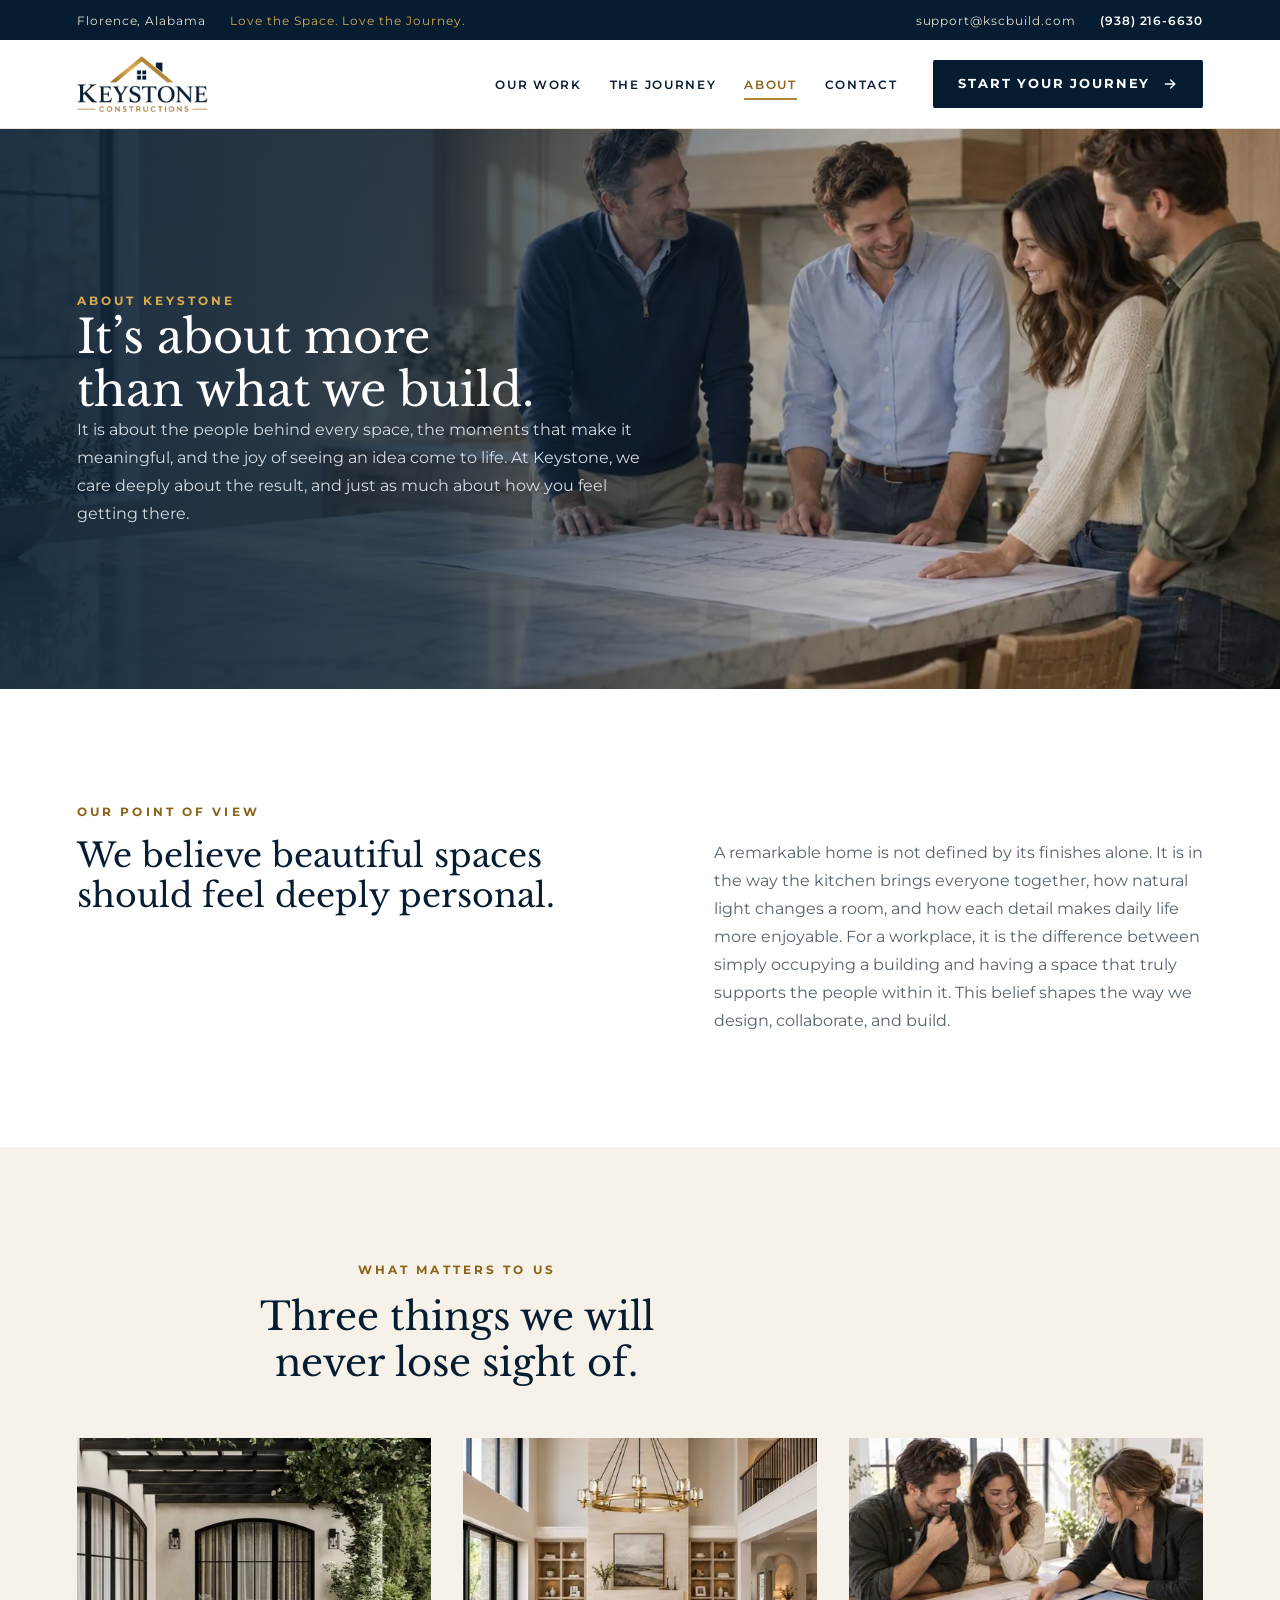
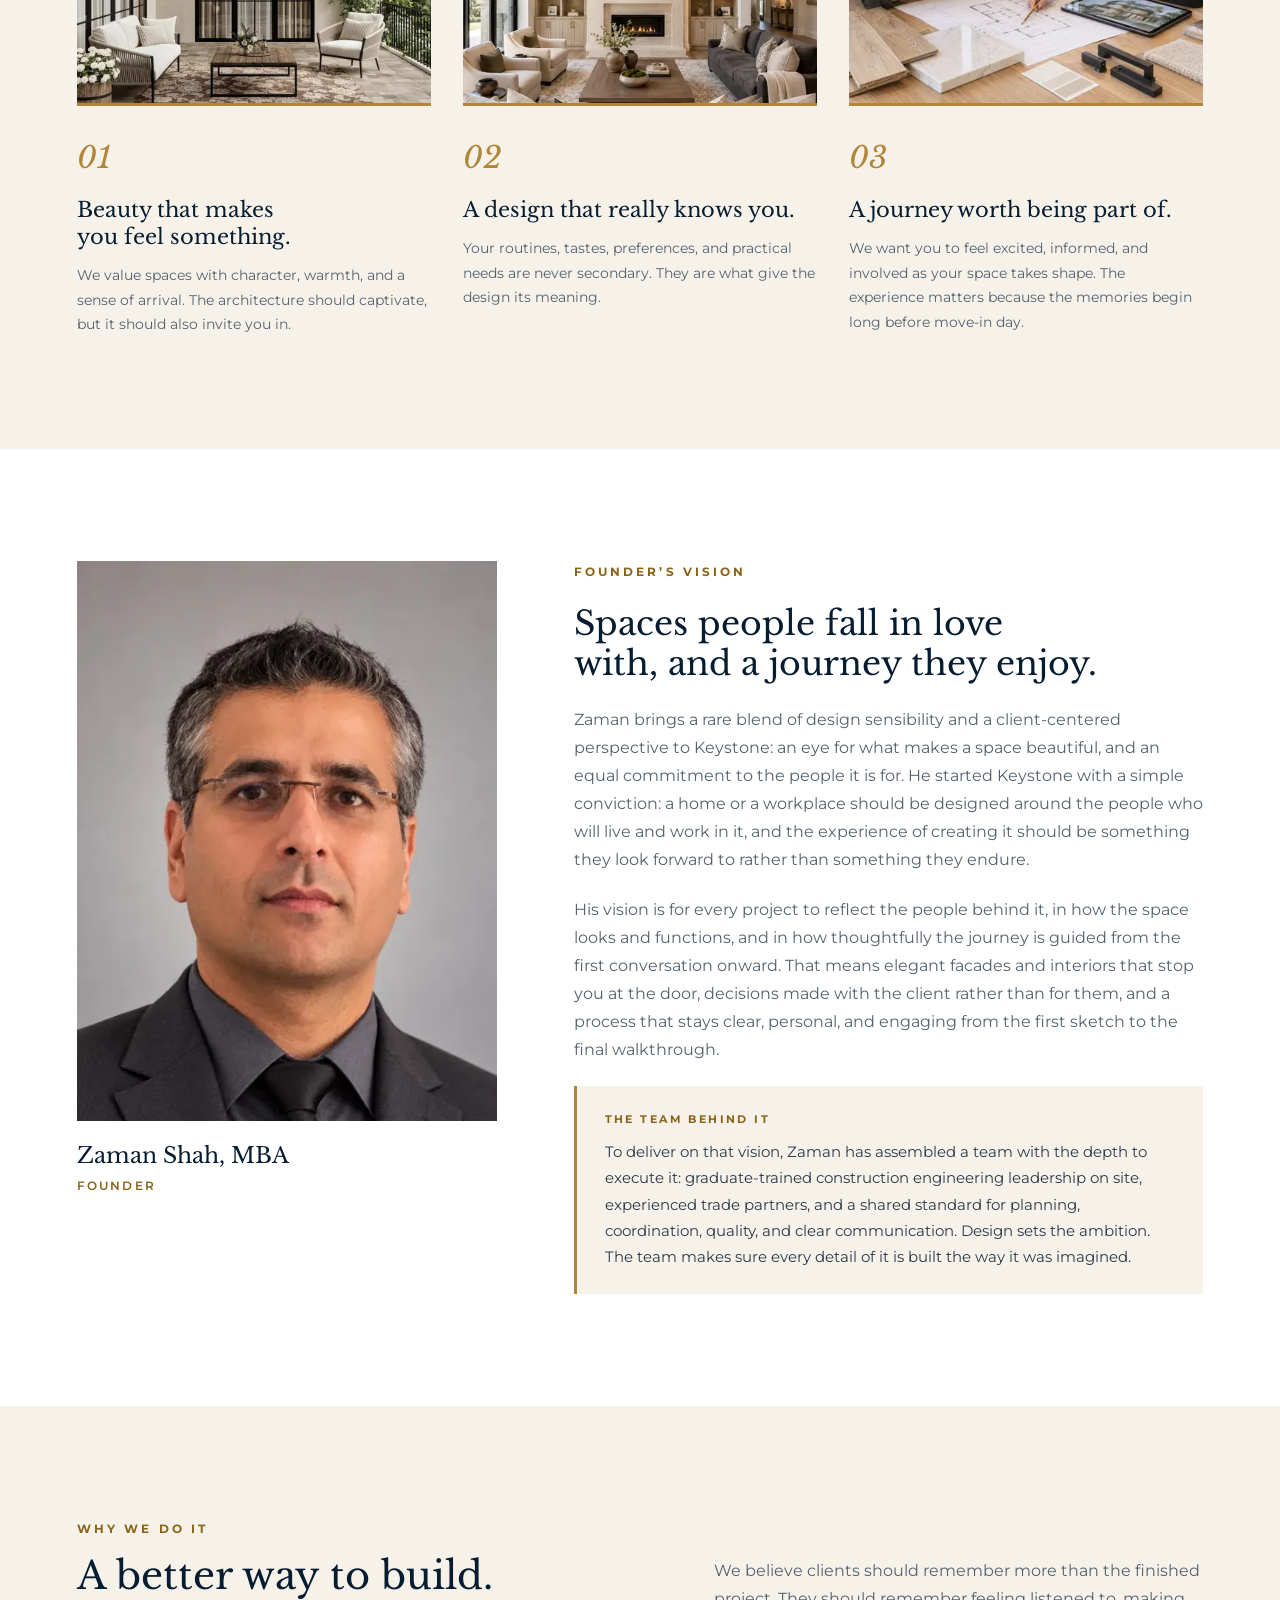
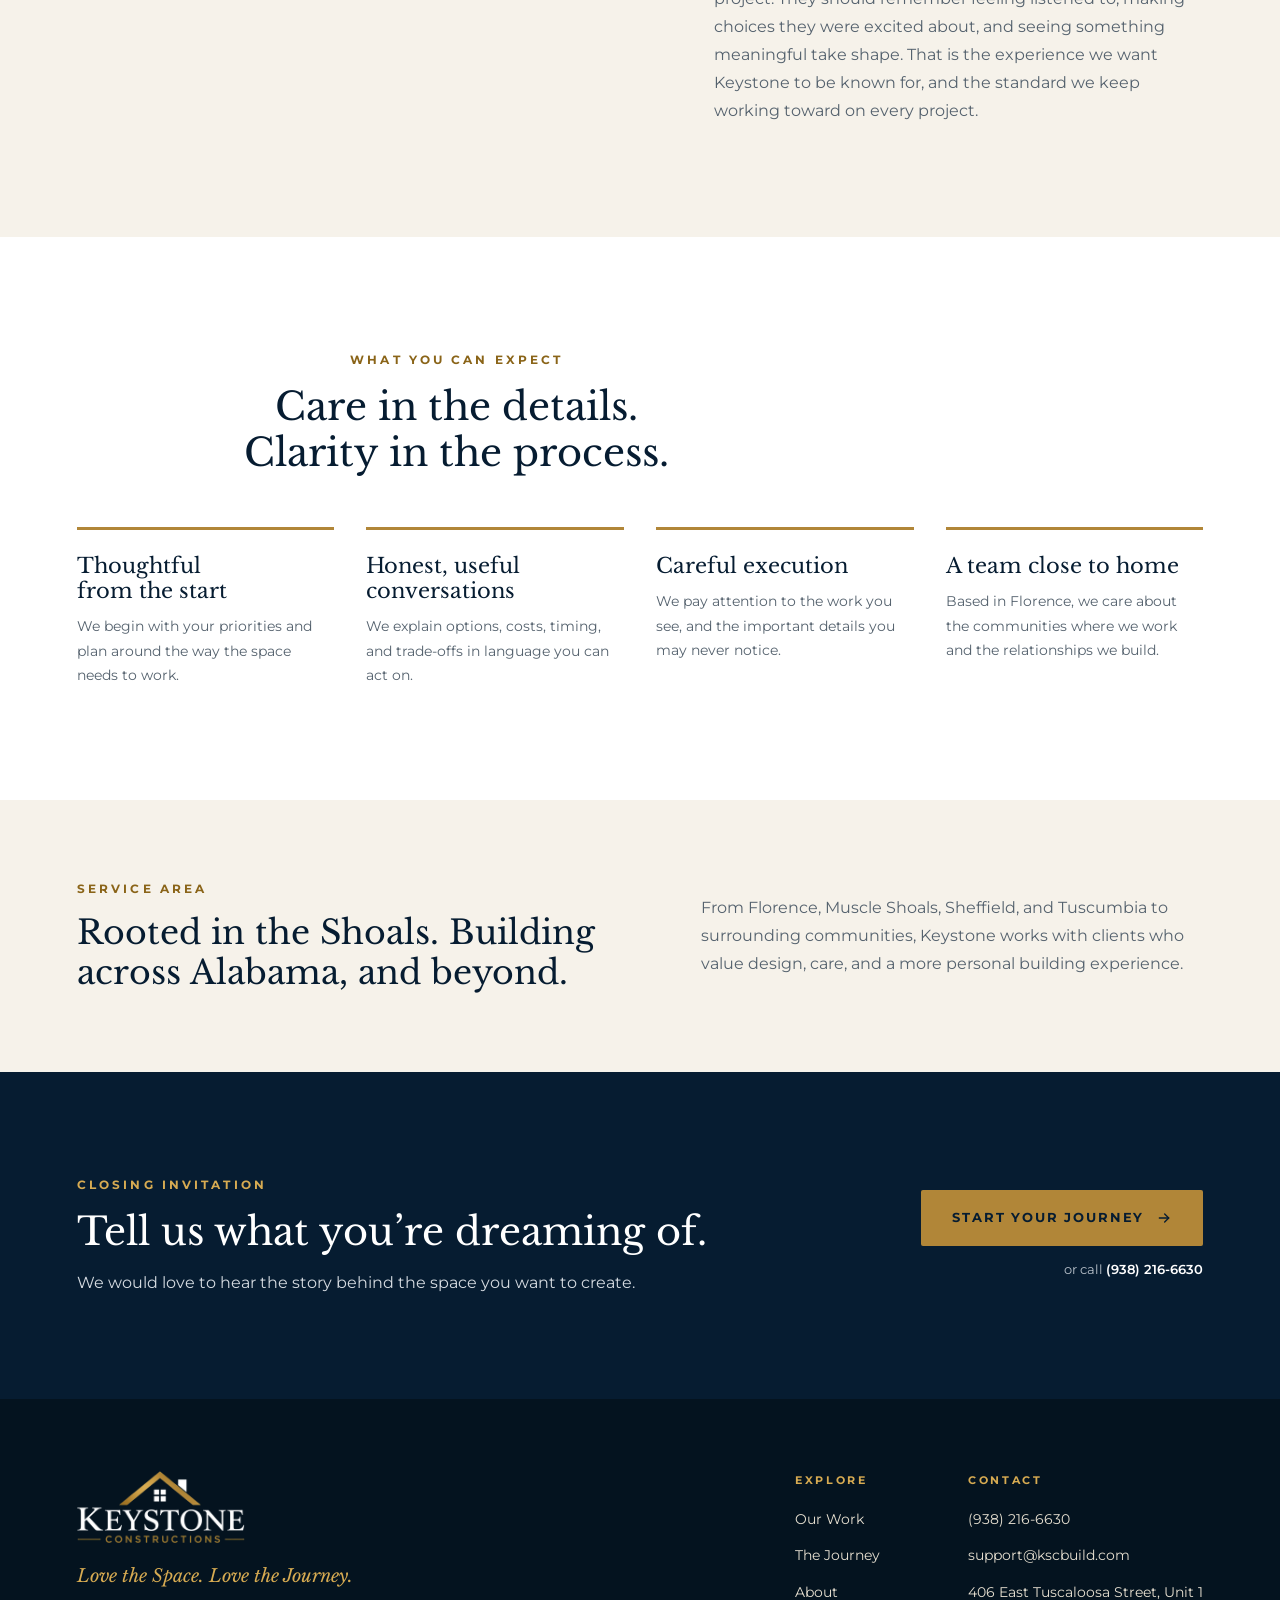
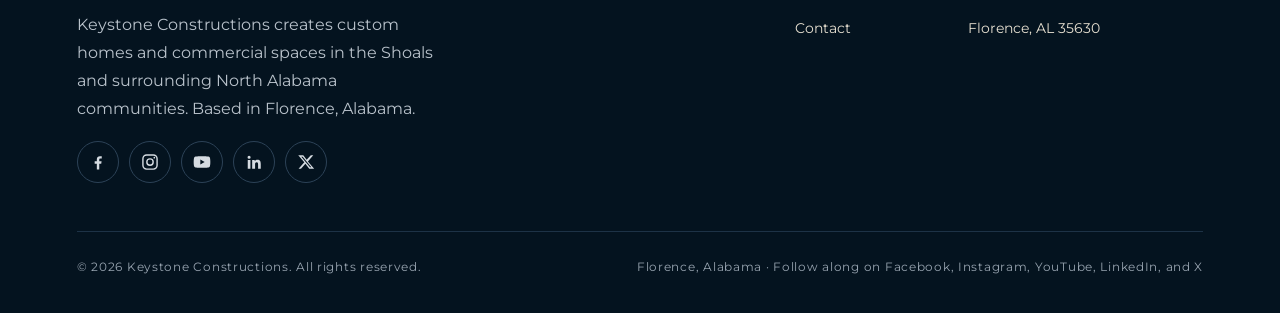
==== commit d08c618f: "Fix footer logo, mobile captions, autoplay timelapse; drop Projects column" ====
--- a/about/index.html
+++ b/about/index.html
@@ -53,7 +53,6 @@
 <div class="brandcol"><img src="../assets/img/logo-reversed-360.png" srcset="../assets/img/logo-reversed-360.png 1x, ../assets/img/logo-reversed-720.png 2x" width="1162" height="496" alt="Keystone Constructions" loading="lazy"><p class="tagline">Love the Space. Love the Journey.</p><p>Keystone Constructions creates custom homes and commercial spaces in the Shoals and surrounding North Alabama communities. Based in Florence, Alabama.</p><div class="social"><a href="https://www.facebook.com/share/1MYCGWRBaP/?mibextid=wwXIfr" aria-label="Keystone Constructions on Facebook" rel="noopener" target="_blank"><svg viewBox="0 0 24 24" fill=currentColor aria-hidden="true"><path d="M13.5 21v-7h2.4l.4-3h-2.8V9.2c0-.9.3-1.5 1.5-1.5h1.5V5.1c-.3 0-1.2-.1-2.2-.1-2.2 0-3.7 1.3-3.7 3.8V11H8v3h2.6v7z"/></svg></a><a href="https://www.instagram.com/kscbuild" aria-label="Keystone Constructions on Instagram" rel="noopener" target="_blank"><svg viewBox="0 0 24 24" fill=none stroke=currentColor stroke-width=1.7 stroke-linecap=round stroke-linejoin=round aria-hidden="true"><rect x="3.5" y="3.5" width="17" height="17" rx="4.5"/><circle cx="12" cy="12" r="3.8"/><circle cx="17.2" cy="6.8" r="1" fill="currentColor" stroke="none"/></svg></a><a href="https://www.youtube.com/@KSCbuild" aria-label="Keystone Constructions on YouTube" rel="noopener" target="_blank"><svg viewBox="0 0 24 24" fill=currentColor aria-hidden="true"><path d="M21.6 7.2a2.5 2.5 0 0 0-1.8-1.8C18.2 5 12 5 12 5s-6.2 0-7.8.4A2.5 2.5 0 0 0 2.4 7.2 26 26 0 0 0 2 12a26 26 0 0 0 .4 4.8 2.5 2.5 0 0 0 1.8 1.8C5.8 19 12 19 12 19s6.2 0 7.8-.4a2.5 2.5 0 0 0 1.8-1.8A26 26 0 0 0 22 12a26 26 0 0 0-.4-4.8zM10 15V9l5.2 3z"/></svg></a><a href="https://www.linkedin.com/company/keystone-constructions-alabama/" aria-label="Keystone Constructions on LinkedIn" rel="noopener" target="_blank"><svg viewBox="0 0 24 24" fill=currentColor aria-hidden="true"><path d="M4.5 9.5h3.2V20H4.5zM6.1 4.5a1.85 1.85 0 1 1 0 3.7 1.85 1.85 0 0 1 0-3.7zM9.8 9.5h3v1.4c.5-.9 1.6-1.7 3.3-1.7 3.4 0 4 2.2 4 5.1V20h-3.2v-5c0-1.2 0-2.7-1.7-2.7s-1.9 1.3-1.9 2.6V20H9.8z"/></svg></a><a href="https://x.com/kscbuild" aria-label="Keystone Constructions on X" rel="noopener" target="_blank"><svg viewBox="0 0 24 24" fill=currentColor aria-hidden="true"><path d="M17.8 4h2.9l-6.4 7.3L21.8 20h-5.9l-4.6-5.9L6 20H3.1l6.8-7.8L2.7 4h6l4.1 5.4zm-1 14.3h1.6L8 5.6H6.3z"/></svg></a></div></div>
 <div class="cols">
 <div class="col"><span class="k">Explore</span><ul><li><a href="../our-work/">Our Work</a></li><li><a href="../the-journey/">The Journey</a></li><li><a href="../about/">About</a></li><li><a href="../contact/">Contact</a></li></ul></div>
-<div class="col"><span class="k">Projects</span><ul><li><a href="../our-work/#carron-lane">228 Carron Lane</a></li><li><a href="../our-work/#shoals-medical-park">Shoals Medical Park</a></li><li><a href="../our-work/#under-construction">Under construction</a></li></ul></div>
 <div class="col"><span class="k">Contact</span><ul><li><a href="tel:+19382166630">(938) 216-6630</a></li><li><a href="mailto:support@kscbuild.com">support@kscbuild.com</a></li><li><span>406 East Tuscaloosa Street, Unit 1</span></li><li><span>Florence, AL 35630</span></li></ul></div>
 </div></div>
 <div class="bottom"><span>© <span data-year>2026</span> Keystone Constructions. All rights reserved.</span><span>Florence, Alabama · Follow along on Facebook, Instagram, YouTube, LinkedIn, and X</span></div>
--- a/assets/css/styles.css
+++ b/assets/css/styles.css
@@ -66,7 +66,7 @@
 .topbar .l,.topbar .r{display:flex;gap:24px;align-items:center}
 .site-header{background:#fff;border-bottom:1px solid var(--rule);position:sticky;top:0;z-index:50}
 .site-header .wrap{display:flex;align-items:center;justify-content:space-between;min-height:88px;gap:24px}
-.brand img{height:56px;width:auto}
+.brand img{height:56px;width:auto;max-width:200px;object-fit:contain}
 .nav{display:flex;align-items:center;gap:36px}
 .nav ul{list-style:none;margin:0;padding:0;display:flex;gap:28px}
 .nav a.navlink{font-size:12px;font-weight:600;letter-spacing:.14em;text-transform:uppercase;padding:6px 0;border-bottom:2px solid transparent}
@@ -147,7 +147,10 @@
 .tile figcaption{position:absolute;left:0;bottom:0;background:var(--navy);color:#fff;padding:14px 20px;display:flex;flex-direction:column;gap:2px;max-width:calc(100% - 24px)}
 .tile figcaption .t{font-family:var(--serif);font-size:16px}
 .tile figcaption .s{font-size:12px;letter-spacing:.06em;color:var(--gold-l)}
-.tile.has-controls figcaption{bottom:auto;top:0}
+.caption-below{display:flex;flex-direction:column;gap:2px;padding:12px 0 0;border-top:2px solid var(--gold);margin-top:12px}
+.caption-below .t{font-family:var(--serif);font-size:18px;color:var(--navy)}
+.caption-below .s{font-size:12px;letter-spacing:.06em;color:var(--gold-t)}
+@media (max-width:700px){.tile figcaption{padding:8px 12px;max-width:min(78%,320px);gap:1px}.tile figcaption .t{font-size:14px}.tile figcaption .s{font-size:10px;letter-spacing:.04em}}
 .tile video.timelapse{background:#000}
 
 /* Split (navy) */
@@ -259,9 +262,9 @@
 .site-footer{background:var(--navy-2);color:#B9C2CB;padding:72px 0 36px}
 .site-footer .top{display:grid;grid-template-columns:minmax(0,360px) 1fr;gap:48px}
 .site-footer .brandcol{display:flex;flex-direction:column;gap:18px}
-.site-footer .brandcol img{height:72px;width:auto}
+.site-footer .brandcol img{height:72px;width:auto;align-self:flex-start;max-width:260px;object-fit:contain}
 .site-footer .tagline{font-family:var(--serif);font-style:italic;font-size:18px;color:var(--gold-l)}
-.site-footer .cols{display:grid;grid-template-columns:repeat(3,auto);gap:48px 72px;justify-content:end}
+.site-footer .cols{display:grid;grid-template-columns:repeat(2,auto);gap:48px 88px;justify-content:end}
 .site-footer .col{display:flex;flex-direction:column;gap:12px;font-size:14px}
 .site-footer .col .k{font-size:11px;font-weight:700;letter-spacing:.24em;text-transform:uppercase;color:var(--gold-l);margin-bottom:4px}
 .site-footer .col a,.site-footer .col span{color:#E6DFD0}
@@ -272,7 +275,7 @@
 .social a:hover{border-color:var(--gold-l);color:var(--gold-l)}
 .social svg{width:20px;height:20px}
 .site-footer .bottom{margin-top:48px;padding-top:24px;border-top:1px solid #1D3246;display:flex;justify-content:space-between;gap:16px;flex-wrap:wrap;font-size:12px;letter-spacing:.06em;color:#98A4B0}
-@media (max-width:900px){.site-footer .top{grid-template-columns:1fr}.site-footer .cols{justify-content:start;grid-template-columns:repeat(2,auto)}}
+@media (max-width:900px){.site-footer .top{grid-template-columns:1fr}.site-footer .cols{justify-content:start;grid-template-columns:repeat(2,auto)}.site-footer .brandcol img{height:60px}}
 @media (max-width:520px){.site-footer .cols{grid-template-columns:1fr}}
 
 /* Utilities */
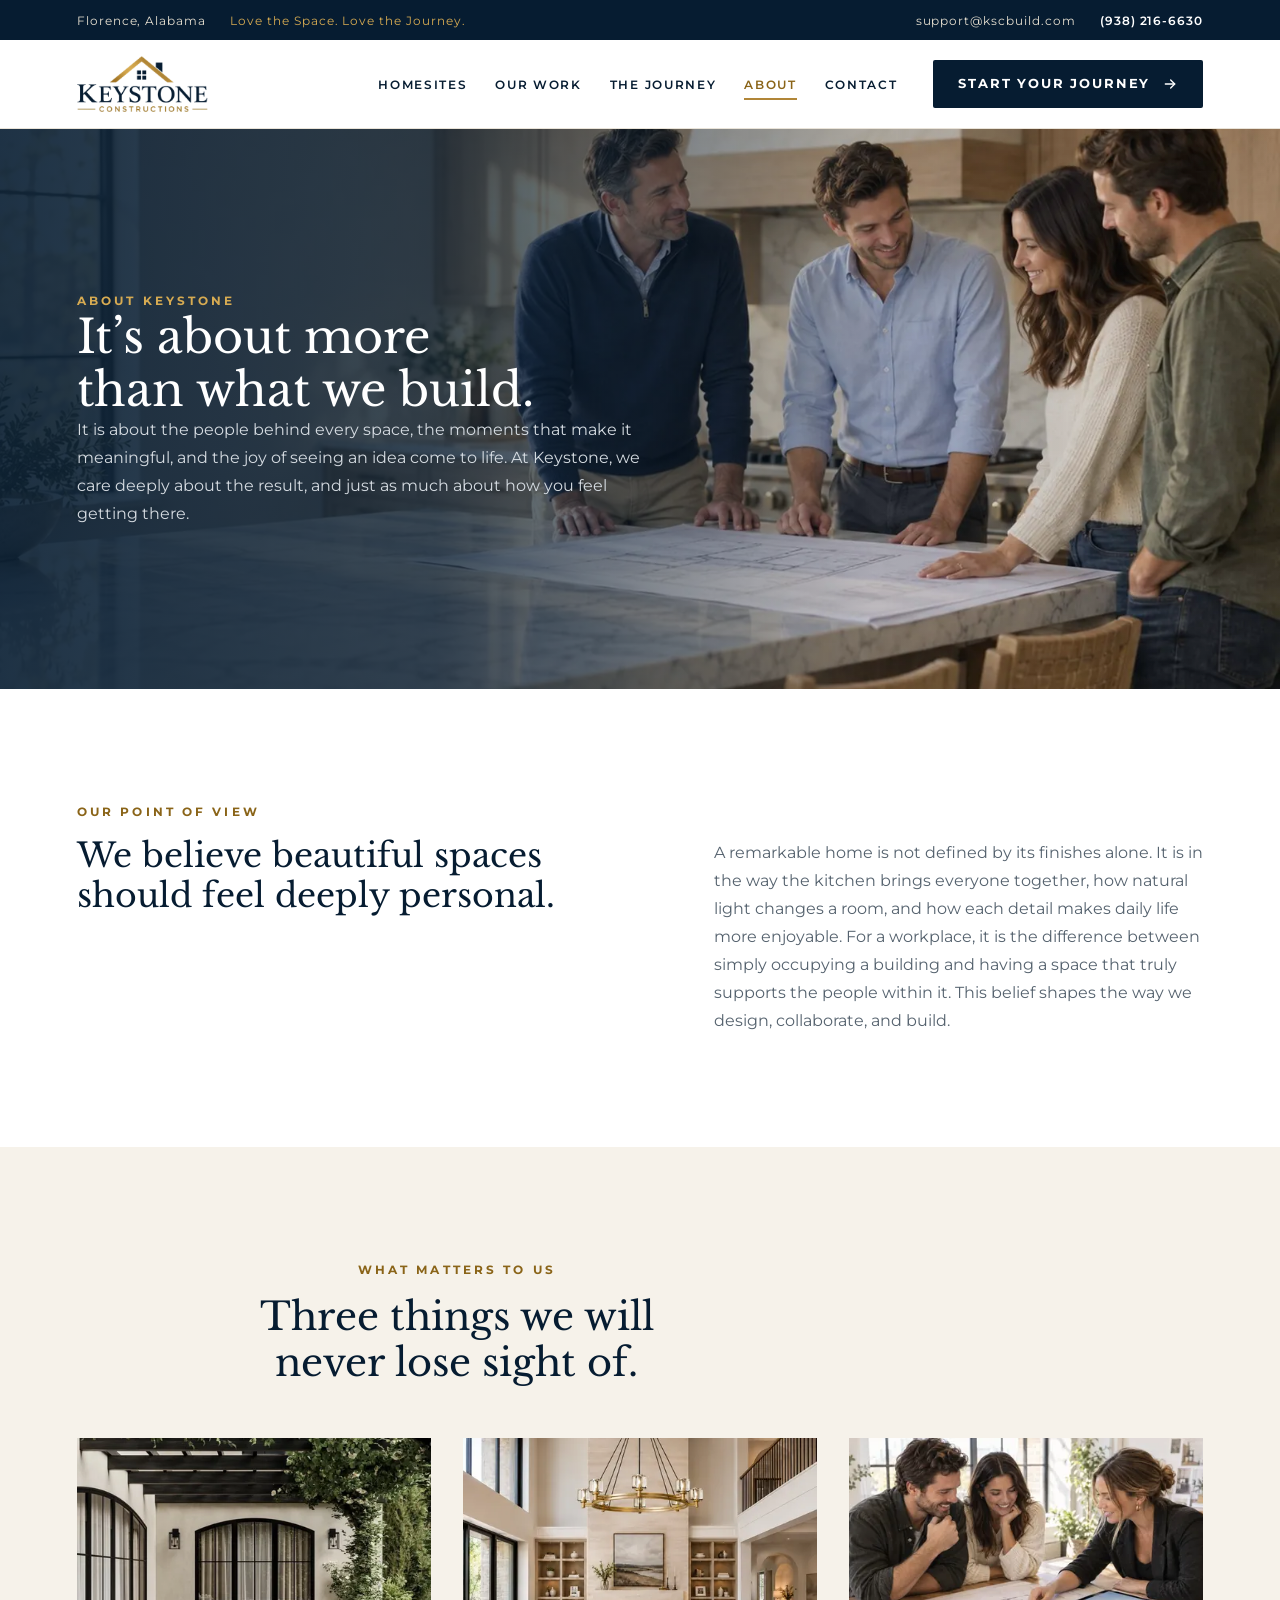
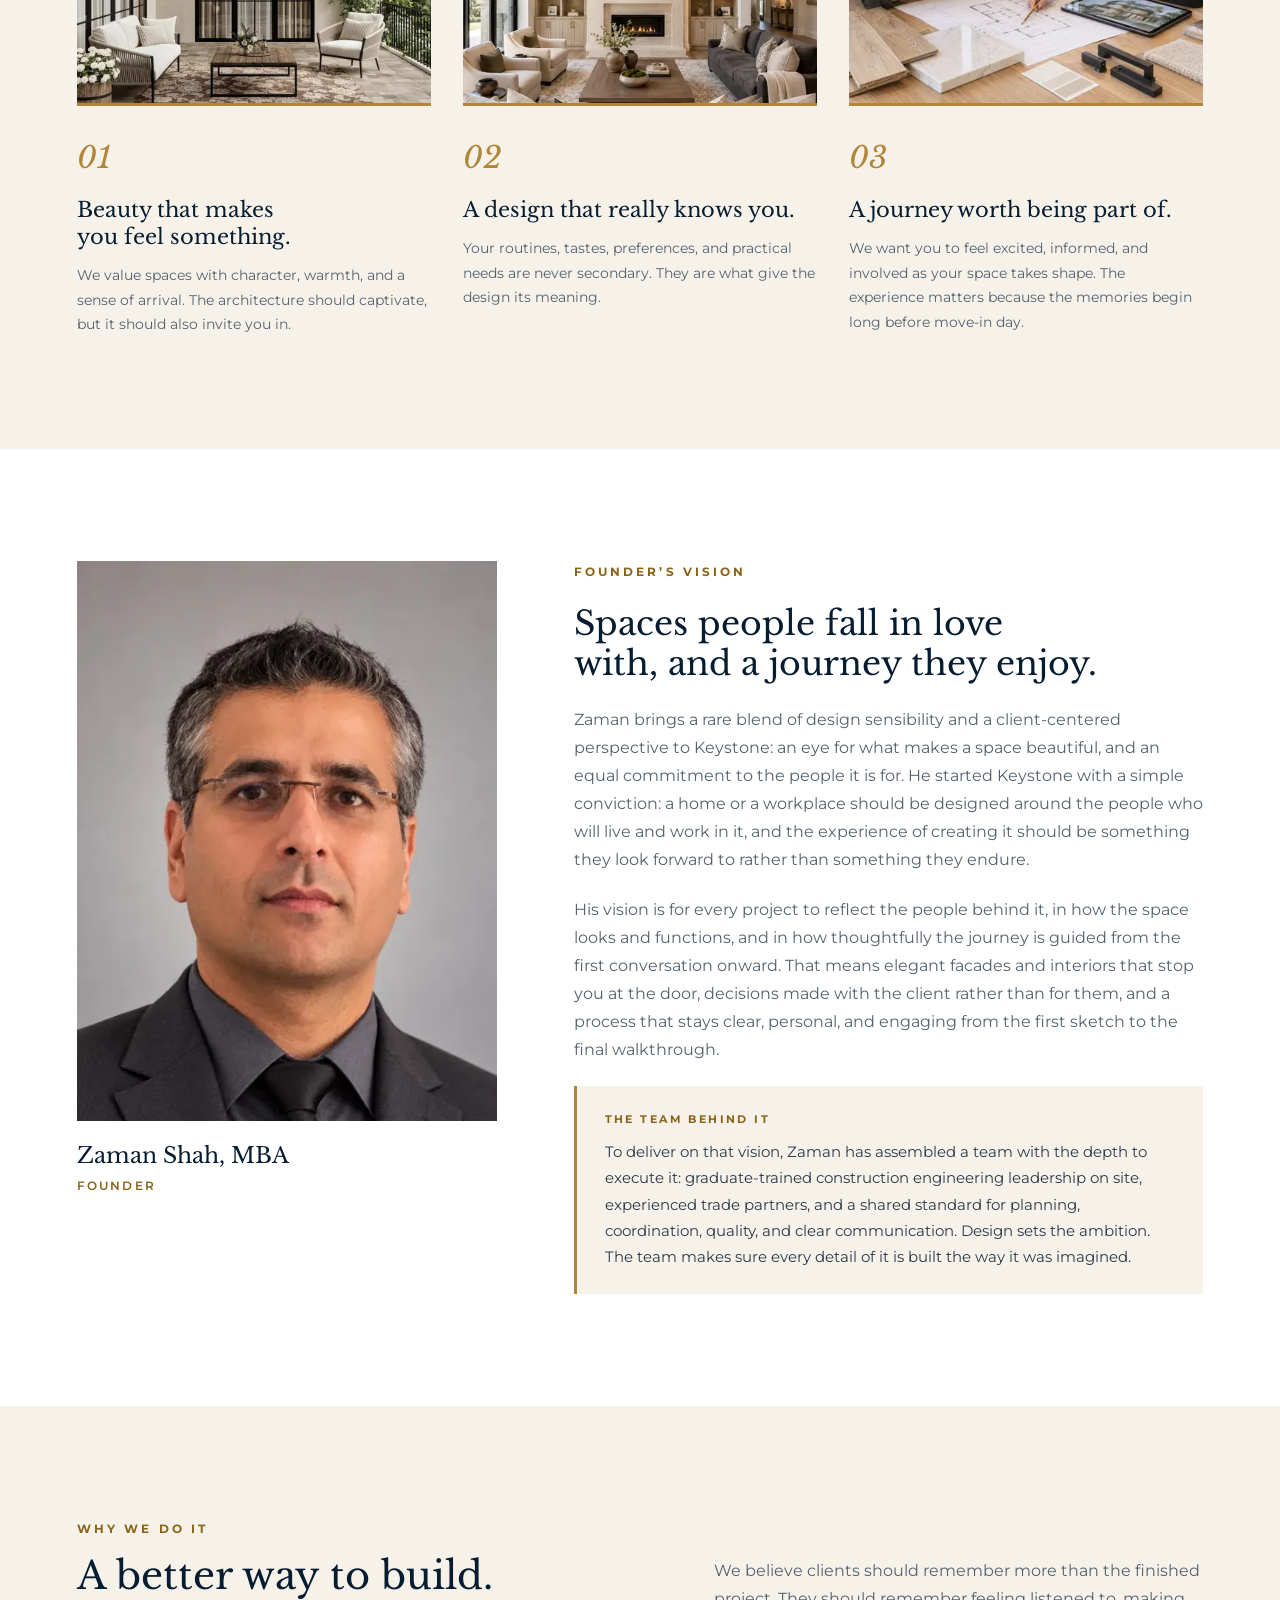
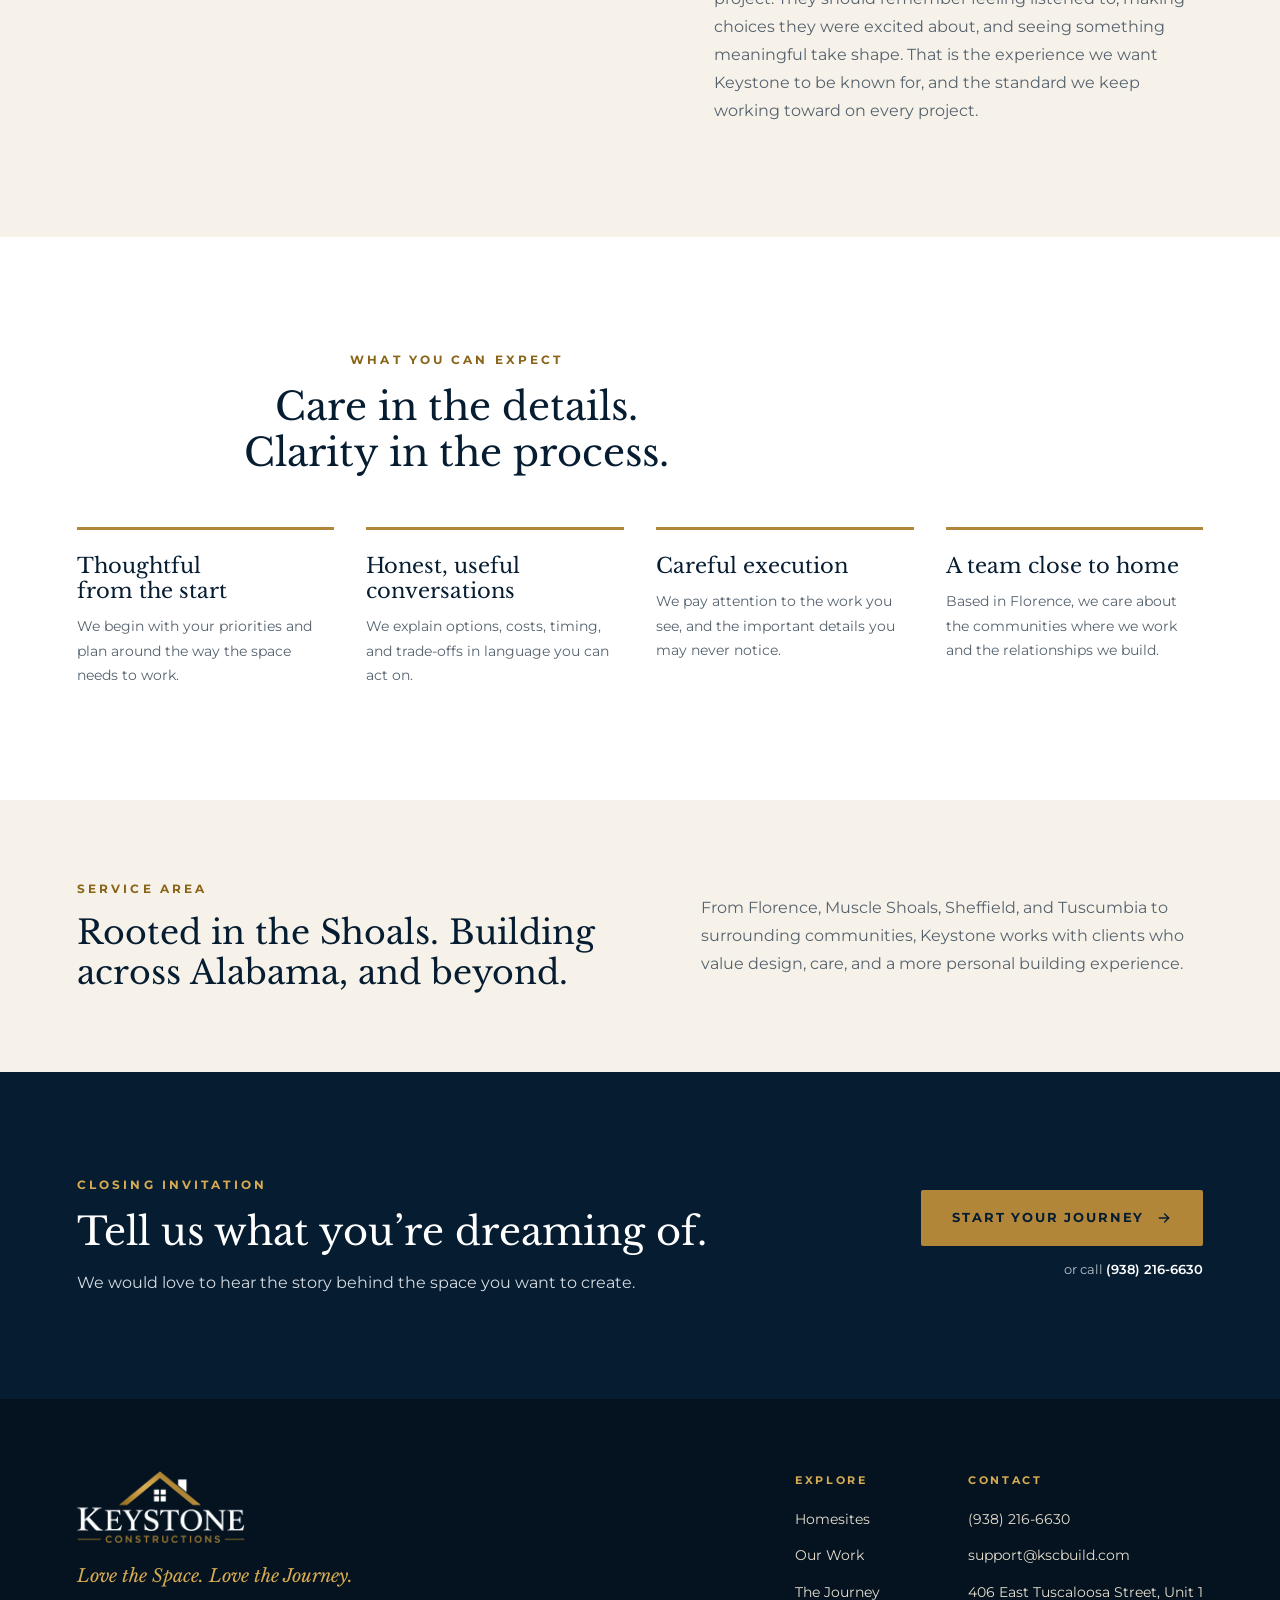
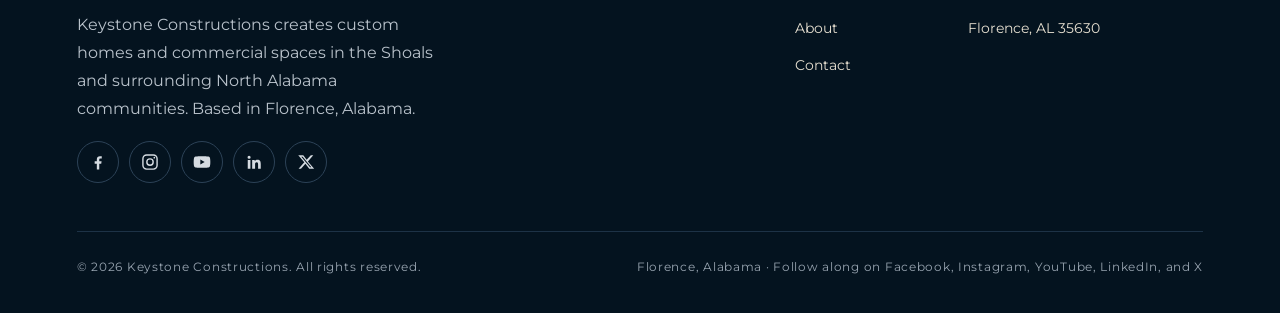
==== commit d68f5ca9: "Homesites: new /homesites/ page, The Grove community and Lot 17/18 residence pages, Cassity Farm pag" ====
--- a/about/index.html
+++ b/about/index.html
@@ -20,7 +20,7 @@
 <link rel="preload" as="image" href="../assets/img/logo-360.png">
 <link rel="stylesheet" href="../assets/css/styles.css">
 <link rel="stylesheet" href="https://fonts.googleapis.com/css2?family=Libre+Baskerville:ital,wght@0,400;0,700;1,400&family=Montserrat:wght@400;500;600;700&display=swap">
-<script type="application/ld+json">[{"@context":"https://schema.org","@type":["HomeAndConstructionBusiness","GeneralContractor"],"@id":"https://kscbuild.com/#business","name":"Keystone Constructions","alternateName":"KSC","url":"https://kscbuild.com/","logo":"https://kscbuild.com/assets/img/logo-720.png","image":"https://kscbuild.com/assets/img/og-keystone.jpg","slogan":"Love the Space. Love the Journey.","description":"Design-led custom homes and commercial spaces in the Shoals and North Alabama. Beautifully designed, uniquely yours, and a joy to create.","telephone":"+19382166630","email":"support@kscbuild.com","address":{"@type":"PostalAddress","streetAddress":"406 East Tuscaloosa Street, Unit 1","addressLocality":"Florence","addressRegion":"AL","postalCode":"35630","addressCountry":"US"},"areaServed":[{"@type":"City","name":"Florence, Alabama"},{"@type":"City","name":"Muscle Shoals, Alabama"},{"@type":"City","name":"Sheffield, Alabama"},{"@type":"City","name":"Tuscumbia, Alabama"},{"@type":"AdministrativeArea","name":"The Shoals, Alabama"},{"@type":"AdministrativeArea","name":"North Alabama"}],"founder":{"@type":"Person","name":"Zaman Shah","jobTitle":"Founder","image":"https://kscbuild.com/assets/img/zaman-shah-780.jpg"},"knowsAbout":["Custom home building","Residential construction","Renovations and additions","Residential development","Commercial construction","Medical office buildings","Design-build"],"makesOffer":[{"@type":"Offer","itemOffered":{"@type":"Service","name":"Custom homes","areaServed":"North Alabama"}},{"@type":"Offer","itemOffered":{"@type":"Service","name":"Renovations & additions","areaServed":"North Alabama"}},{"@type":"Offer","itemOffered":{"@type":"Service","name":"Residential communities","areaServed":"North Alabama"}},{"@type":"Offer","itemOffered":{"@type":"Service","name":"Commercial spaces","areaServed":"North Alabama"}}],"sameAs":["https://www.facebook.com/share/1MYCGWRBaP/?mibextid=wwXIfr","https://www.instagram.com/kscbuild","https://www.youtube.com/@KSCbuild","https://www.linkedin.com/company/keystone-constructions-alabama/","https://x.com/kscbuild"],"priceRange":"$$$"},{"@context":"https://schema.org","@type":"WebSite","@id":"https://kscbuild.com/#website","url":"https://kscbuild.com/","name":"Keystone Constructions","publisher":{"@id":"https://kscbuild.com/#business"},"inLanguage":"en-US"},{"@context":"https://schema.org","@type":"WebPage","@id":"https://kscbuild.com/about/#webpage","url":"https://kscbuild.com/about/","name":"About Keystone Constructions | Design-Led Builders in Alabama","description":"Meet the people and philosophy behind Keystone: thoughtful architecture, truly personal design, and a building experience centered around you.","isPartOf":{"@id":"https://kscbuild.com/#website"},"about":{"@id":"https://kscbuild.com/#business"},"inLanguage":"en-US"},{"@context":"https://schema.org","@type":"BreadcrumbList","itemListElement":[{"@type":"ListItem","position":1,"name":"Home","item":"https://kscbuild.com/"},{"@type":"ListItem","position":2,"name":"About Keystone Constructions","item":"https://kscbuild.com/about/"}]},{"@context":"https://schema.org","@type":"AboutPage","url":"https://kscbuild.com/about/","mainEntity":{"@id":"https://kscbuild.com/#business"}}]</script>
+<script type="application/ld+json">[{"@context":"https://schema.org","@type":["HomeAndConstructionBusiness","GeneralContractor"],"@id":"https://kscbuild.com/#business","name":"Keystone Constructions","alternateName":"KSC","url":"https://kscbuild.com/","logo":"https://kscbuild.com/assets/img/logo-720.png","image":"https://kscbuild.com/assets/img/og-keystone.jpg","slogan":"Love the Space. Love the Journey.","description":"Design-led custom homes and commercial spaces in the Shoals and North Alabama. Beautifully designed, uniquely yours, and a joy to create.","telephone":"+19382166630","email":"support@kscbuild.com","address":{"@type":"PostalAddress","streetAddress":"406 East Tuscaloosa Street, Unit 1","addressLocality":"Florence","addressRegion":"AL","postalCode":"35630","addressCountry":"US"},"areaServed":[{"@type":"City","name":"Florence, Alabama"},{"@type":"City","name":"Muscle Shoals, Alabama"},{"@type":"City","name":"Sheffield, Alabama"},{"@type":"City","name":"Tuscumbia, Alabama"},{"@type":"AdministrativeArea","name":"The Shoals, Alabama"},{"@type":"AdministrativeArea","name":"North Alabama"}],"founder":{"@type":"Person","name":"Zaman Shah","jobTitle":"Founder","image":"https://kscbuild.com/assets/img/zaman-shah-780.jpg"},"knowsAbout":["Custom home building","Residential construction","Homesite selection","Residential development","Commercial construction","Medical office buildings","Design-build"],"makesOffer":[{"@type":"Offer","itemOffered":{"@type":"Service","name":"Custom homes","areaServed":"North Alabama"}},{"@type":"Offer","itemOffered":{"@type":"Service","name":"Homesite search and lot matching","areaServed":"North Alabama"}},{"@type":"Offer","itemOffered":{"@type":"Service","name":"Residential communities","areaServed":"North Alabama"}},{"@type":"Offer","itemOffered":{"@type":"Service","name":"Commercial spaces","areaServed":"North Alabama"}}],"sameAs":["https://www.facebook.com/share/1MYCGWRBaP/?mibextid=wwXIfr","https://www.instagram.com/kscbuild","https://www.youtube.com/@KSCbuild","https://www.linkedin.com/company/keystone-constructions-alabama/","https://x.com/kscbuild"],"priceRange":"$$$"},{"@context":"https://schema.org","@type":"WebSite","@id":"https://kscbuild.com/#website","url":"https://kscbuild.com/","name":"Keystone Constructions","publisher":{"@id":"https://kscbuild.com/#business"},"inLanguage":"en-US"},{"@context":"https://schema.org","@type":"WebPage","@id":"https://kscbuild.com/about/#webpage","url":"https://kscbuild.com/about/","name":"About Keystone Constructions | Design-Led Builders in Alabama","description":"Meet the people and philosophy behind Keystone: thoughtful architecture, truly personal design, and a building experience centered around you.","isPartOf":{"@id":"https://kscbuild.com/#website"},"about":{"@id":"https://kscbuild.com/#business"},"inLanguage":"en-US"},{"@context":"https://schema.org","@type":"BreadcrumbList","itemListElement":[{"@type":"ListItem","position":1,"name":"Home","item":"https://kscbuild.com/"},{"@type":"ListItem","position":2,"name":"About Keystone Constructions","item":"https://kscbuild.com/about/"}]},{"@context":"https://schema.org","@type":"AboutPage","url":"https://kscbuild.com/about/","mainEntity":{"@id":"https://kscbuild.com/#business"}}]</script>
 </head>
 <body>
 <a class="skip" href="#main">Skip to content</a>
@@ -28,7 +28,7 @@
 <header class="site-header"><div class="wrap">
 <a class="brand" href="../" aria-label="Keystone Constructions home"><img src="../assets/img/logo-360.png" srcset="../assets/img/logo-360.png 1x, ../assets/img/logo-720.png 2x" width="1162" height="496" alt="Keystone Constructions"></a>
 <button class="menu-btn" type="button" aria-expanded="false" aria-controls="site-nav" aria-label="Open menu"><svg viewBox="0 0 24 24" fill="none" stroke="currentColor" stroke-width="2" stroke-linecap="round" aria-hidden="true"><path d="M4 7h16M4 12h16M4 17h16"/></svg></button>
-<nav class="nav" id="site-nav" aria-label="Primary"><ul><li><a class="navlink" href="../our-work/">Our Work</a></li><li><a class="navlink" href="../the-journey/">The Journey</a></li><li><a class="navlink" href="../about/" aria-current=page>About</a></li><li><a class="navlink" href="../contact/">Contact</a></li></ul><a class="btn btn-navy btn-sm" href="../contact/#inquiry">Start your journey<svg viewBox="0 0 24 24" fill="none" stroke="currentColor" stroke-width="2" stroke-linecap="round" stroke-linejoin="round" aria-hidden="true"><path d="M5 12h14"/><path d="M13 6l6 6-6 6"/></svg></a></nav>
+<nav class="nav" id="site-nav" aria-label="Primary"><ul><li><a class="navlink" href="../homesites/">Homesites</a></li><li><a class="navlink" href="../our-work/">Our Work</a></li><li><a class="navlink" href="../the-journey/">The Journey</a></li><li><a class="navlink" href="../about/" aria-current=page>About</a></li><li><a class="navlink" href="../contact/">Contact</a></li></ul><a class="btn btn-navy btn-sm" href="../contact/#inquiry">Start your journey<svg viewBox="0 0 24 24" fill="none" stroke="currentColor" stroke-width="2" stroke-linecap="round" stroke-linejoin="round" aria-hidden="true"><path d="M5 12h14"/><path d="M13 6l6 6-6 6"/></svg></a></nav>
 </div></header>
 <main id="main">
 <section class="hero "><div class="media" aria-hidden="true"><picture><source type="image/webp" srcset="../assets/img/team-plan-review-480.webp 480w, ../assets/img/team-plan-review-800.webp 800w, ../assets/img/team-plan-review-1200.webp 1200w, ../assets/img/team-plan-review-1600.webp 1600w" sizes="100vw"><img src="../assets/img/team-plan-review-1600.jpg" srcset="../assets/img/team-plan-review-480.jpg 480w, ../assets/img/team-plan-review-800.jpg 800w, ../assets/img/team-plan-review-1200.jpg 1200w, ../assets/img/team-plan-review-1600.jpg 1600w" sizes="100vw" width="1600" height="895" alt="" fetchpriority="high"></picture></div><div class="wrap"><div class="inner">
@@ -52,7 +52,7 @@
 <div class="top">
 <div class="brandcol"><img src="../assets/img/logo-reversed-360.png" srcset="../assets/img/logo-reversed-360.png 1x, ../assets/img/logo-reversed-720.png 2x" width="1162" height="496" alt="Keystone Constructions" loading="lazy"><p class="tagline">Love the Space. Love the Journey.</p><p>Keystone Constructions creates custom homes and commercial spaces in the Shoals and surrounding North Alabama communities. Based in Florence, Alabama.</p><div class="social"><a href="https://www.facebook.com/share/1MYCGWRBaP/?mibextid=wwXIfr" aria-label="Keystone Constructions on Facebook" rel="noopener" target="_blank"><svg viewBox="0 0 24 24" fill=currentColor aria-hidden="true"><path d="M13.5 21v-7h2.4l.4-3h-2.8V9.2c0-.9.3-1.5 1.5-1.5h1.5V5.1c-.3 0-1.2-.1-2.2-.1-2.2 0-3.7 1.3-3.7 3.8V11H8v3h2.6v7z"/></svg></a><a href="https://www.instagram.com/kscbuild" aria-label="Keystone Constructions on Instagram" rel="noopener" target="_blank"><svg viewBox="0 0 24 24" fill=none stroke=currentColor stroke-width=1.7 stroke-linecap=round stroke-linejoin=round aria-hidden="true"><rect x="3.5" y="3.5" width="17" height="17" rx="4.5"/><circle cx="12" cy="12" r="3.8"/><circle cx="17.2" cy="6.8" r="1" fill="currentColor" stroke="none"/></svg></a><a href="https://www.youtube.com/@KSCbuild" aria-label="Keystone Constructions on YouTube" rel="noopener" target="_blank"><svg viewBox="0 0 24 24" fill=currentColor aria-hidden="true"><path d="M21.6 7.2a2.5 2.5 0 0 0-1.8-1.8C18.2 5 12 5 12 5s-6.2 0-7.8.4A2.5 2.5 0 0 0 2.4 7.2 26 26 0 0 0 2 12a26 26 0 0 0 .4 4.8 2.5 2.5 0 0 0 1.8 1.8C5.8 19 12 19 12 19s6.2 0 7.8-.4a2.5 2.5 0 0 0 1.8-1.8A26 26 0 0 0 22 12a26 26 0 0 0-.4-4.8zM10 15V9l5.2 3z"/></svg></a><a href="https://www.linkedin.com/company/keystone-constructions-alabama/" aria-label="Keystone Constructions on LinkedIn" rel="noopener" target="_blank"><svg viewBox="0 0 24 24" fill=currentColor aria-hidden="true"><path d="M4.5 9.5h3.2V20H4.5zM6.1 4.5a1.85 1.85 0 1 1 0 3.7 1.85 1.85 0 0 1 0-3.7zM9.8 9.5h3v1.4c.5-.9 1.6-1.7 3.3-1.7 3.4 0 4 2.2 4 5.1V20h-3.2v-5c0-1.2 0-2.7-1.7-2.7s-1.9 1.3-1.9 2.6V20H9.8z"/></svg></a><a href="https://x.com/kscbuild" aria-label="Keystone Constructions on X" rel="noopener" target="_blank"><svg viewBox="0 0 24 24" fill=currentColor aria-hidden="true"><path d="M17.8 4h2.9l-6.4 7.3L21.8 20h-5.9l-4.6-5.9L6 20H3.1l6.8-7.8L2.7 4h6l4.1 5.4zm-1 14.3h1.6L8 5.6H6.3z"/></svg></a></div></div>
 <div class="cols">
-<div class="col"><span class="k">Explore</span><ul><li><a href="../our-work/">Our Work</a></li><li><a href="../the-journey/">The Journey</a></li><li><a href="../about/">About</a></li><li><a href="../contact/">Contact</a></li></ul></div>
+<div class="col"><span class="k">Explore</span><ul><li><a href="../homesites/">Homesites</a></li><li><a href="../our-work/">Our Work</a></li><li><a href="../the-journey/">The Journey</a></li><li><a href="../about/">About</a></li><li><a href="../contact/">Contact</a></li></ul></div>
 <div class="col"><span class="k">Contact</span><ul><li><a href="tel:+19382166630">(938) 216-6630</a></li><li><a href="mailto:support@kscbuild.com">support@kscbuild.com</a></li><li><span>406 East Tuscaloosa Street, Unit 1</span></li><li><span>Florence, AL 35630</span></li></ul></div>
 </div></div>
 <div class="bottom"><span>© <span data-year>2026</span> Keystone Constructions. All rights reserved.</span><span>Florence, Alabama · Follow along on Facebook, Instagram, YouTube, LinkedIn, and X</span></div>
